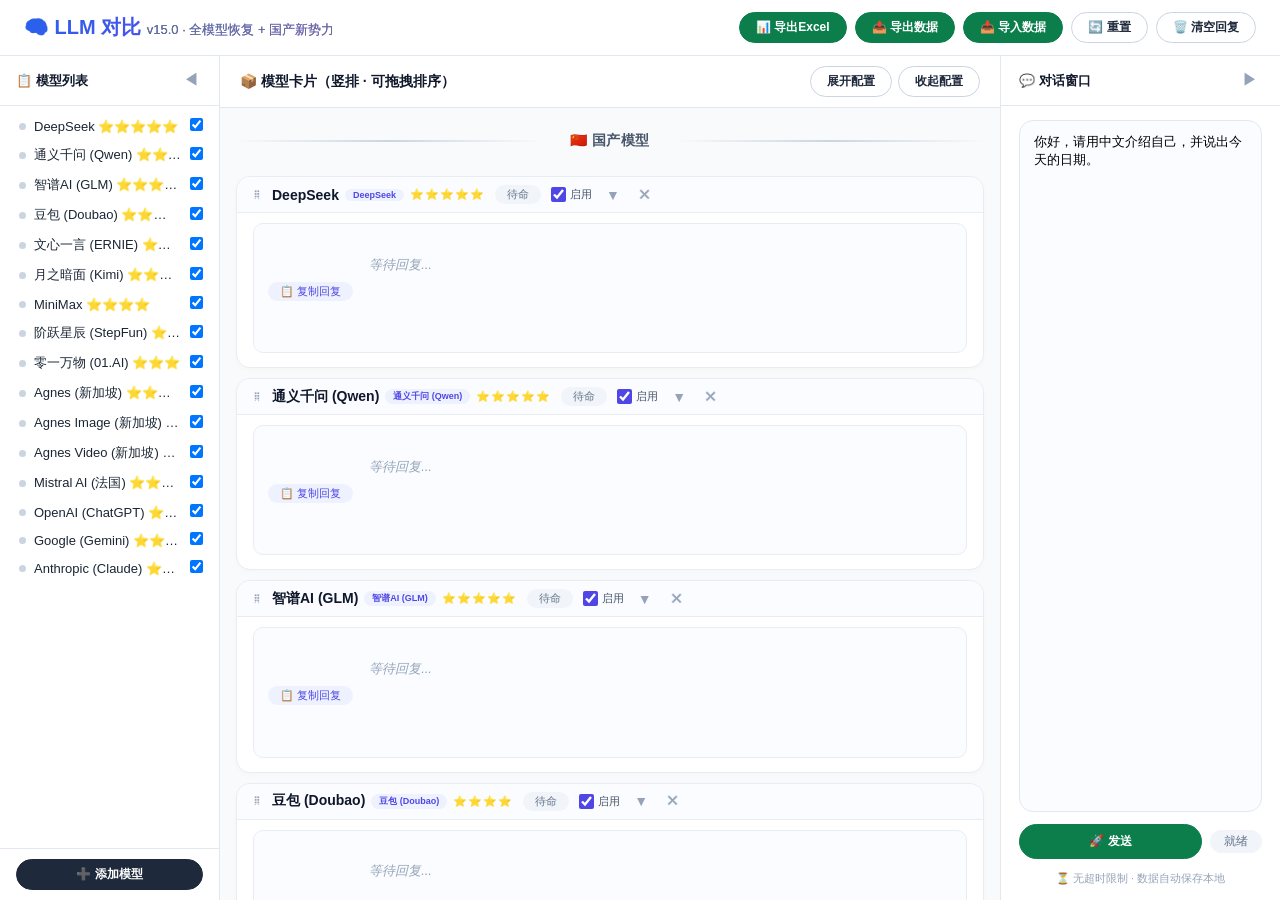
==== pages/llm-compare-platform_v15.0.0.html @ ea7e8e4c "feat: CHQ Portal v1.1.0 - Initial release with LLM Compare Platform integration" ====
<!DOCTYPE html>
<html lang="zh-CN">
<head>
    <meta charset="UTF-8">
    <meta name="viewport" content="width=device-width, initial-scale=1.0">
    <title>LLM 对比平台 · v15.0 (全模型恢复 + 国产新势力)</title>
    <style>
        /* ===== 全局样式 ===== */
        * { margin: 0; padding: 0; box-sizing: border-box; }
        body {
            font-family: 'Inter', -apple-system, BlinkMacSystemFont, 'Segoe UI', Roboto, sans-serif;
            background: #f0f4f9;
            color: #1a2634;
            height: 100vh;
            overflow: hidden;
            display: flex;
            flex-direction: column;
        }

        .top-bar {
            background: #ffffff;
            padding: 10px 24px;
            display: flex;
            justify-content: space-between;
            align-items: center;
            border-bottom: 1px solid #e2e8f0;
            flex-shrink: 0;
            height: 56px;
            z-index: 10;
        }
        .top-bar .logo {
            font-size: 20px;
            font-weight: 700;
            background: linear-gradient(135deg, #2563eb, #7c3aed);
            -webkit-background-clip: text;
            -webkit-text-fill-color: transparent;
            background-clip: text;
        }
        .top-bar .logo small {
            font-size: 13px;
            -webkit-text-fill-color: #64748b;
            color: #64748b;
            background: none;
            font-weight: 400;
        }
        .top-actions {
            display: flex;
            gap: 8px;
            align-items: center;
            flex-wrap: wrap;
        }
        .btn {
            border: none;
            font-weight: 600;
            font-size: 12px;
            padding: 6px 16px;
            border-radius: 30px;
            cursor: pointer;
            transition: 0.15s;
            display: inline-flex;
            align-items: center;
            gap: 5px;
            background: #f1f4f9;
            color: #1e293b;
            border: 1px solid #e2e8f0;
            white-space: nowrap;
        }
        .btn:hover { transform: translateY(-1px); box-shadow: 0 4px 10px rgba(0,0,0,0.05); }
        .btn-primary { background: #1e293b; color: white; border-color: #1e293b; }
        .btn-primary:hover { background: #0f172a; }
        .btn-success { background: #0b7e4b; color: white; border-color: #0b7e4b; }
        .btn-success:hover { background: #0a6a3f; }
        .btn-outline { background: transparent; border: 1.5px solid #cbd5e1; }
        .btn-outline:hover { background: #f8fafc; }
        .btn-export { background: #0b7e4b; color: white; border-color: #0b7e4b; }
        .btn-export:hover { background: #0a6a3f; }
        .btn-warning { background: #d97706; color: white; border-color: #d97706; }
        .btn-warning:hover { background: #b45309; }

        .main-body { display: flex; flex: 1; overflow: hidden; position: relative; }

        /* 左侧边栏 */
        .left-sidebar {
            width: 220px;
            background: #ffffff;
            border-right: 1px solid #e2e8f0;
            display: flex;
            flex-direction: column;
            transition: width 0.25s ease;
            flex-shrink: 0;
            overflow: hidden;
        }
        .left-sidebar.collapsed { width: 0; border-right: none; margin-right: -1px; }
        .sidebar-header {
            padding: 14px 16px;
            font-weight: 600;
            font-size: 13px;
            color: #0f172a;
            border-bottom: 1px solid #e2e8f0;
            display: flex;
            justify-content: space-between;
            align-items: center;
            flex-shrink: 0;
        }
        .sidebar-header .collapse-btn {
            background: none;
            border: none;
            font-size: 16px;
            cursor: pointer;
            color: #94a3b8;
            padding: 0 4px;
        }
        .sidebar-header .collapse-btn:hover { color: #4f46e5; }
        .sidebar-model-list {
            flex: 1;
            overflow-y: auto;
            padding: 6px 0;
        }
        .sidebar-model-item {
            display: flex;
            align-items: center;
            padding: 6px 16px;
            cursor: pointer;
            transition: 0.1s;
            border-left: 3px solid transparent;
            gap: 8px;
            font-size: 13px;
        }
        .sidebar-model-item:hover { background: #f1f5f9; }
        .sidebar-model-item .status-dot {
            width: 7px;
            height: 7px;
            border-radius: 50%;
            display: inline-block;
            flex-shrink: 0;
        }
        .status-dot.idle { background: #cbd5e1; }
        .status-dot.success { background: #22c55e; }
        .status-dot.error { background: #ef4444; }
        .status-dot.loading { background: #f59e0b; animation: pulse 0.8s infinite; }
        @keyframes pulse { 0%,100%{opacity:1} 50%{opacity:0.4} }
        .sidebar-model-item .model-name { flex:1; overflow:hidden; text-overflow:ellipsis; white-space:nowrap; }
        .sidebar-model-item .model-check { margin-left: auto; }
        .sidebar-footer { padding: 10px 16px; border-top: 1px solid #e2e8f0; flex-shrink: 0; }
        .sidebar-footer .btn { width: 100%; justify-content: center; }

        .sidebar-expand-btn {
            position: absolute;
            top: 50%;
            transform: translateY(-50%);
            background: white;
            border: 1px solid #e2e8f0;
            border-radius: 0 30px 30px 0;
            padding: 8px 6px 8px 4px;
            cursor: pointer;
            box-shadow: 2px 0 8px rgba(0,0,0,0.04);
            z-index: 20;
            transition: 0.15s;
            display: none;
            font-size: 14px;
            color: #475569;
            line-height: 1;
        }
        .sidebar-expand-btn:hover { background: #f1f5f9; color: #4f46e5; }
        .sidebar-expand-btn.left-expand { left: 0; border-left: none; }
        .sidebar-expand-btn.right-expand { right: 0; border-radius: 30px 0 0 30px; border-right: none; padding: 8px 4px 8px 6px; }
        .left-sidebar.collapsed ~ .sidebar-expand-btn.left-expand { display: block; }
        .right-sidebar.collapsed ~ .sidebar-expand-btn.right-expand { display: block; }

        /* 中间主区域 */
        .center-area {
            flex: 1;
            display: flex;
            flex-direction: column;
            background: #f8fafc;
            overflow: hidden;
            min-width: 0;
        }
        .center-header {
            padding: 10px 20px;
            background: white;
            border-bottom: 1px solid #e2e8f0;
            display: flex;
            justify-content: space-between;
            align-items: center;
            flex-shrink: 0;
            flex-wrap: wrap;
            gap: 8px;
        }
        .center-header .title { font-weight: 600; font-size: 14px; color: #0f172a; }
        .center-header .actions { display: flex; gap: 6px; flex-wrap: wrap; }
        .model-cards-container {
            flex: 1;
            overflow-y: auto;
            padding: 12px 16px 20px;
            display: flex;
            flex-direction: column;
            gap: 10px;
        }

        /* 区域分隔线 */
        .region-divider {
            display: flex;
            align-items: center;
            gap: 16px;
            padding: 8px 0 12px 0;
            margin: 4px 0;
        }
        .region-divider .line {
            flex: 1;
            height: 2px;
            background: linear-gradient(90deg, transparent, #cbd5e1, transparent);
        }
        .region-divider .label {
            font-size: 14px;
            font-weight: 700;
            color: #475569;
            padding: 0 12px;
            letter-spacing: 0.5px;
            white-space: nowrap;
        }

        /* 卡片 */
        .model-card {
            background: white;
            border-radius: 14px;
            border: 1px solid #e9edf2;
            box-shadow: 0 2px 6px rgba(0,0,0,0.02);
            transition: 0.15s;
            cursor: grab;
            user-select: none;
        }
        .model-card:active { cursor: grabbing; }
        .model-card.dragging { opacity: 0.5; border-style: dashed; }
        .model-card.drag-over { border-color: #4f46e5; background: #f0f4ff; }

        .model-card-header {
            display: flex;
            align-items: center;
            padding: 8px 14px 8px 16px;
            gap: 10px;
            flex-wrap: wrap;
            cursor: pointer;
            background: #fafcff;
            border-bottom: 1px solid #e9edf2;
            border-radius: 14px 14px 0 0;
        }
        .model-card-header:hover { background: #f1f5f9; }
        .drag-handle { font-size: 14px; color: #94a3b8; cursor: grab; margin-right: 2px; }
        .model-card-header .card-title {
            font-weight: 600;
            font-size: 14px;
            color: #0f172a;
            display: flex;
            align-items: center;
            gap: 6px;
        }
        .model-card-header .card-title .provider-badge {
            font-size: 9px;
            background: #eef2ff;
            color: #4f46e5;
            padding: 1px 8px;
            border-radius: 30px;
            font-weight: 600;
        }
        .model-card-header .card-title .star-rating {
            font-size: 11px;
            color: #f59e0b;
            letter-spacing: 1px;
        }
        .model-card-header .card-status {
            font-size: 11px;
            font-weight: 500;
            padding: 2px 12px;
            border-radius: 30px;
            background: #f1f5f9;
            color: #64748b;
            max-width: 150px;
            overflow: hidden;
            text-overflow: ellipsis;
            white-space: nowrap;
        }
        .card-status.success { background: #dcfce7; color: #166534; }
        .card-status.error { background: #fee2e2; color: #991b1b; }
        .card-status.loading { background: #fef3c7; color: #92400e; }
        .card-toggle {
            display: flex;
            align-items: center;
            gap: 4px;
            font-size: 11px;
            color: #475569;
        }
        .card-toggle input[type="checkbox"] { width: 15px; height: 15px; accent-color: #4f46e5; cursor: pointer; }
        .card-expand-btn {
            background: none;
            border: none;
            color: #94a3b8;
            font-size: 14px;
            cursor: pointer;
            padding: 0 4px;
            transition: 0.2s;
        }
        .card-expand-btn.open { transform: rotate(180deg); }
        .card-expand-btn:hover { color: #4f46e5; }
        .delete-btn {
            background: none;
            border: none;
            color: #94a3b8;
            font-size: 14px;
            cursor: pointer;
            padding: 0 4px;
            transition: 0.15s;
        }
        .delete-btn:hover { color: #b91c1c; }

        .card-body { padding: 10px 16px 14px; display: flex; flex-direction: column; gap: 8px; }
        .card-config {
            display: none;
            flex-wrap: wrap;
            gap: 8px 12px;
            background: #f8fafc;
            border-radius: 10px;
            padding: 10px 14px;
            border: 1px solid #e9edf2;
        }
        .card-config.open { display: flex; }
        .card-config .config-item {
            display: flex;
            align-items: center;
            gap: 4px;
            flex: 1 1 140px;
            min-width: 100px;
        }
        .card-config .config-item label { font-size: 10px; font-weight: 600; color: #475569; white-space: nowrap; }
        .card-config .config-item input,
        .card-config .config-item select {
            flex: 1;
            padding: 3px 8px;
            border: 1px solid #d1d9e6;
            border-radius: 20px;
            font-size: 11px;
            font-family: inherit;
            background: white;
            min-width: 60px;
        }
        .card-config .config-item input:focus,
        .card-config .config-item select:focus {
            outline: none;
            border-color: #4f46e5;
            box-shadow: 0 0 0 2px rgba(79,70,229,0.1);
        }
        .card-config .config-item input[type="password"] { font-family: 'Courier New', monospace; }

        /* 响应区域 */
        .card-response {
            background: #fafcff;
            border-radius: 10px;
            padding: 10px 14px;
            border: 1px solid #e9edf2;
            min-height: 40px;
            font-size: 13px;
            line-height: 1.6;
            white-space: pre-wrap;
            word-break: break-word;
            color: #1e293b;
            position: relative;
        }
        .card-response .placeholder { color: #94a3b8; font-style: italic; }
        .card-response .thinking-section {
            background: #fefce8;
            border-left: 3px solid #f59e0b;
            padding: 8px 12px;
            border-radius: 8px;
            margin: 6px 0;
            font-size: 13px;
            color: #78350f;
            max-height: 200px;
            overflow-y: auto;
            white-space: pre-wrap;
        }
        .card-response .thinking-section .thinking-label {
            font-weight: 600;
            color: #92400e;
            cursor: pointer;
            display: flex;
            align-items: center;
            gap: 6px;
        }
        .card-response .thinking-section .thinking-content {
            display: none;
            margin-top: 6px;
            padding-top: 6px;
            border-top: 1px dashed #fde68a;
        }
        .card-response .thinking-section .thinking-content.open { display: block; }
        .card-response .main-content {
            font-size: 14px;
            line-height: 1.7;
            margin: 4px 0;
        }
        .card-response .agnes-image-grid {
            display: grid;
            grid-template-columns: repeat(auto-fill, minmax(180px, 1fr));
            gap: 12px;
            margin: 8px 0;
        }
        .card-response .agnes-image-grid .image-item {
            position: relative;
            border: 1px solid #e2e8f0;
            border-radius: 8px;
            overflow: hidden;
            background: #f8fafc;
        }
        .card-response .agnes-image-grid .image-item img {
            width: 100%;
            display: block;
            cursor: pointer;
        }
        .card-response .agnes-image-grid .image-item .image-info {
            padding: 4px 8px;
            font-size: 10px;
            color: #64748b;
            background: #f1f5f9;
            display: flex;
            justify-content: space-between;
            align-items: center;
        }
        .card-response .agnes-image-grid .image-item .copy-url-btn {
            background: rgba(0,0,0,0.6);
            color: white;
            border: none;
            border-radius: 30px;
            padding: 2px 8px;
            font-size: 10px;
            cursor: pointer;
        }
        .card-response .agnes-image-grid .image-item .copy-url-btn:hover { background: rgba(0,0,0,0.8); }
        .card-response .image-generation-info {
            font-size: 12px;
            color: #64748b;
            background: #f1f5f9;
            padding: 4px 10px;
            border-radius: 30px;
            display: inline-block;
            margin-bottom: 6px;
        }
        .card-response .agnes-video-info {
            background: #eef2ff;
            padding: 12px 16px;
            border-radius: 8px;
            border: 1px solid #c7d2fe;
            margin: 6px 0;
        }
        .card-response .agnes-video-info .video-id {
            font-weight: 600;
            color: #4f46e5;
            font-size: 14px;
        }
        .card-response .agnes-video-info .video-status {
            display: inline-block;
            padding: 2px 12px;
            border-radius: 30px;
            font-size: 12px;
            font-weight: 600;
        }
        .card-response .agnes-video-info .video-status.queued { background: #fef3c7; color: #92400e; }
        .card-response .agnes-video-info .video-status.processing { background: #dbeafe; color: #1d4ed8; }
        .card-response .agnes-video-info .video-status.completed { background: #dcfce7; color: #166534; }
        .card-response .agnes-video-info .video-status.failed { background: #fee2e2; color: #991b1b; }
        .card-response .agnes-video-info .video-params {
            font-size: 12px;
            color: #475569;
            margin-top: 6px;
            padding-top: 6px;
            border-top: 1px dashed #c7d2fe;
        }
        .card-response .agnes-video-info .video-params span {
            display: inline-block;
            background: #f1f5f9;
            padding: 1px 10px;
            border-radius: 30px;
            margin: 2px 4px 2px 0;
            font-size: 11px;
        }
        .card-response .response-meta {
            display: flex;
            flex-wrap: wrap;
            gap: 10px;
            font-size: 11px;
            color: #64748b;
            margin-top: 6px;
            padding-top: 4px;
            border-top: 1px dashed #e2e8f0;
        }
        .card-response .response-meta span { display: flex; align-items: center; gap: 4px; }
        .card-response .finish-reason {
            font-size: 11px;
            color: #64748b;
            background: #f1f5f9;
            padding: 2px 10px;
            border-radius: 30px;
            display: inline-block;
        }
        .card-response .copy-btn-group {
            display: flex;
            flex-wrap: wrap;
            gap: 6px;
            margin-top: 6px;
        }
        .card-response .copy-btn-group .copy-btn {
            background: #eef2ff;
            border: none;
            border-radius: 30px;
            padding: 2px 12px;
            font-size: 11px;
            color: #4f46e5;
            cursor: pointer;
            display: inline-flex;
            align-items: center;
            gap: 4px;
        }
        .card-response .copy-btn-group .copy-btn:hover { background: #dbeafe; }
        .card-response .detail-log {
            background: #0f172a;
            color: #e2e8f0;
            padding: 8px 12px;
            border-radius: 8px;
            font-family: 'SF Mono', monospace;
            font-size: 11px;
            max-height: 200px;
            overflow-y: auto;
            white-space: pre-wrap;
            margin-top: 6px;
            display: none;
        }
        .card-response .detail-log.open { display: block; }

        /* 右侧边栏 */
        .right-sidebar {
            width: 280px;
            background: #ffffff;
            border-left: 1px solid #e2e8f0;
            display: flex;
            flex-direction: column;
            transition: width 0.25s ease;
            flex-shrink: 0;
            overflow: hidden;
        }
        .right-sidebar.collapsed { width: 0; border-left: none; margin-left: -1px; }
        .right-header {
            padding: 14px 18px;
            font-weight: 600;
            font-size: 13px;
            color: #0f172a;
            border-bottom: 1px solid #e2e8f0;
            display: flex;
            justify-content: space-between;
            align-items: center;
            flex-shrink: 0;
        }
        .right-header .collapse-btn {
            background: none;
            border: none;
            font-size: 16px;
            cursor: pointer;
            color: #94a3b8;
            padding: 0 4px;
        }
        .right-header .collapse-btn:hover { color: #4f46e5; }
        .right-content {
            flex: 1;
            display: flex;
            flex-direction: column;
            padding: 14px 18px;
            gap: 12px;
            overflow-y: auto;
        }
        .right-content textarea {
            flex: 1;
            min-height: 100px;
            border: 1.5px solid #e2e8f0;
            border-radius: 14px;
            padding: 12px 14px;
            font-size: 13px;
            font-family: inherit;
            resize: none;
            background: #fafcff;
            width: 100%;
        }
        .right-content textarea:focus {
            outline: none;
            border-color: #4f46e5;
            box-shadow: 0 0 0 3px rgba(79,70,229,0.1);
        }
        .right-content .send-row {
            display: flex;
            gap: 8px;
            align-items: center;
            flex-wrap: wrap;
        }
        .right-content .send-row .btn { flex: 1; justify-content: center; padding: 8px; }
        .right-content .global-status {
            font-size: 12px;
            color: #64748b;
            background: #f1f5f9;
            padding: 3px 14px;
            border-radius: 30px;
            text-align: center;
        }
        .right-content .hint {
            font-size: 11px;
            color: #94a3b8;
            text-align: center;
        }

        @media (max-width: 1024px) {
            .left-sidebar { width: 180px; }
            .right-sidebar { width: 230px; }
        }
        @media (max-width: 768px) {
            .left-sidebar, .right-sidebar { width: 0 !important; border: none !important; margin: 0 !important; }
            .main-body { flex-direction: column; }
            .center-area { flex: 1; }
        }

        ::-webkit-scrollbar { width: 5px; }
        ::-webkit-scrollbar-track { background: #f1f5f9; }
        ::-webkit-scrollbar-thumb { background: #cbd5e1; border-radius: 10px; }
        ::-webkit-scrollbar-thumb:hover { background: #94a3b8; }

        .modal-overlay {
            display: none;
            position: fixed;
            top: 0; left: 0; width: 100%; height: 100%;
            background: rgba(15,23,42,0.5);
            backdrop-filter: blur(4px);
            justify-content: center;
            align-items: center;
            z-index: 1000;
        }
        .modal-overlay.active { display: flex; }
        .modal {
            background: white;
            border-radius: 24px;
            padding: 28px 32px;
            max-width: 460px;
            width: 90%;
            box-shadow: 0 40px 80px rgba(0,0,0,0.2);
            animation: slideUp 0.25s ease;
        }
        @keyframes slideUp {
            from { opacity: 0; transform: translateY(30px); }
            to { opacity: 1; transform: translateY(0); }
        }
        .modal h2 { font-size: 20px; font-weight: 700; margin-bottom: 16px; }
        .modal .form-group { margin-bottom: 12px; }
        .modal .form-group label { display: block; font-weight: 600; font-size: 12px; color: #334155; margin-bottom: 3px; }
        .modal .form-group input, .modal .form-group select {
            width: 100%; padding: 8px 12px; border: 1.5px solid #e2e8f0; border-radius: 12px; font-size: 13px; font-family: inherit;
        }
        .modal .form-group input:focus, .modal .form-group select:focus {
            outline: none; border-color: #4f46e5; box-shadow: 0 0 0 3px rgba(79,70,229,0.1);
        }
        .modal .form-actions { display: flex; gap: 10px; justify-content: flex-end; margin-top: 18px; }
        .modal .form-actions .btn { padding: 8px 22px; }
    </style>
</head>
<body>

    <div class="top-bar">
        <div class="logo">🧠 LLM 对比 <small>v15.0 · 全模型恢复 + 国产新势力</small></div>
        <div class="top-actions">
            <button class="btn btn-export" id="exportExcelBtn">📊 导出Excel</button>
            <button class="btn btn-export" id="exportDataBtn">📤 导出数据</button>
            <button class="btn btn-export" id="importDataBtn">📥 导入数据</button>
            <button class="btn btn-outline" id="resetAllBtn">🔄 重置</button>
            <button class="btn btn-outline" id="clearAllResponsesBtn">🗑️ 清空回复</button>
        </div>
    </div>

    <div class="main-body">

        <div class="left-sidebar" id="leftSidebar">
            <div class="sidebar-header">
                <span>📋 模型列表</span>
                <button class="collapse-btn" id="collapseLeftBtn">◀</button>
            </div>
            <div class="sidebar-model-list" id="sidebarModelList"></div>
            <div class="sidebar-footer">
                <button class="btn btn-primary" id="addModelBtn">➕ 添加模型</button>
            </div>
        </div>
        <button class="sidebar-expand-btn left-expand" id="leftExpandBtn" title="展开左侧栏">▶</button>

        <div class="center-area">
            <div class="center-header">
                <span class="title">📦 模型卡片（竖排 · 可拖拽排序）</span>
                <div class="actions">
                    <button class="btn btn-outline" id="expandAllConfigBtn">展开配置</button>
                    <button class="btn btn-outline" id="collapseAllConfigBtn">收起配置</button>
                </div>
            </div>
            <div class="model-cards-container" id="modelCardsContainer"></div>
        </div>

        <div class="right-sidebar" id="rightSidebar">
            <div class="right-header">
                <span>💬 对话窗口</span>
                <button class="collapse-btn" id="collapseRightBtn">▶</button>
            </div>
            <div class="right-content">
                <textarea id="globalPrompt" placeholder="输入你的问题，所有启用的模型将同时回答 ...">你好，请用中文介绍自己，并说出今天的日期。</textarea>
                <div class="send-row">
                    <button class="btn btn-success" id="sendAllBtn">🚀 发送</button>
                    <span class="global-status" id="globalStatus">就绪</span>
                </div>
                <div class="hint">⏳ 无超时限制 · 数据自动保存本地</div>
            </div>
        </div>
        <button class="sidebar-expand-btn right-expand" id="rightExpandBtn" title="展开右侧栏">◀</button>
    </div>

    <div class="modal-overlay" id="modalOverlay">
        <div class="modal">
            <h2 id="modalTitle">添加新模型</h2>
            <div class="form-group">
                <label>模型名称（显示用）</label>
                <input type="text" id="modalModelName" placeholder="例如：DeepSeek V4 Pro">
            </div>
            <div class="form-group">
                <label>API Base URL</label>
                <input type="text" id="modalBaseUrl" placeholder="https://api.deepseek.com/chat/completions">
            </div>
            <div class="form-group">
                <label>模型标识 (model)</label>
                <input type="text" id="modalModelId" placeholder="deepseek-v4-pro">
            </div>
            <div class="form-group">
                <label>API Key</label>
                <input type="password" id="modalApiKey" placeholder="sk-...">
            </div>
            <div class="form-group">
                <label>预设模板</label>
                <select id="modalPreset">
                    <option value="">—— 自定义 ——</option>
                    <!-- 国产 -->
                    <option value="deepseek">DeepSeek</option>
                    <option value="qwen">通义千问 (Qwen)</option>
                    <option value="glm">智谱AI (GLM)</option>
                    <option value="doubao">豆包 (Doubao)</option>
                    <option value="ernie">文心一言 (ERNIE)</option>
                    <option value="kimi">月之暗面 (Kimi)</option>
                    <option value="minimax">MiniMax</option>
                    <option value="stepfun">阶跃星辰</option>
                    <option value="yi">零一万物</option>
                    <!-- 国外 -->
                    <option value="agnes">Agnes (新加坡)</option>
                    <option value="mistral">Mistral AI (法国)</option>
                    <option value="chatgpt">OpenAI (ChatGPT)</option>
                    <option value="gemini">Google (Gemini)</option>
                    <option value="claude">Anthropic (Claude)</option>
                </select>
            </div>
            <div class="form-actions">
                <button class="btn btn-outline" id="modalCancelBtn">取消</button>
                <button class="btn btn-primary" id="modalSaveBtn">✅ 保存</button>
            </div>
        </div>
    </div>

    <script src="https://cdn.sheetjs.com/xlsx-0.20.1/package/dist/xlsx.full.min.js"></script>
    <script>
    (function() {
        'use strict';

        // ================================================================
        // 1. 厂商模型配置（2026年7月最新，全部保留）
        // ================================================================
        const PROVIDER_MODELS = {
            // ===== 国产模型 =====
            deepseek: {
                label: 'DeepSeek',
                region: 'cn',
                starRating: 5,
                base: 'https://api.deepseek.com/chat/completions',
                models: [
                    { id: 'deepseek-v4-pro', label: 'deepseek-v4-pro (旗舰级, 1M上下文, ⭐⭐⭐⭐⭐)' },
                    { id: 'deepseek-v4-flash', label: 'deepseek-v4-flash (性价比版, 1M上下文, ⭐⭐⭐⭐⭐)' },
                    { id: 'deepseek-chat', label: '⚠️ deepseek-chat (旧版别名, 2026-07-24下线)' },
                    { id: 'deepseek-reasoner', label: '⚠️ deepseek-reasoner (旧版别名, 2026-07-24下线)' }
                ]
            },
            qwen: {
                label: '通义千问 (Qwen)',
                region: 'cn',
                starRating: 5,
                base: 'https://dashscope.aliyuncs.com/compatible-mode/v1/chat/completions',
                models: [
                    { id: 'qwen3.7-max', label: 'qwen3.7-max (旗舰级, 全球排名前列, ⭐⭐⭐⭐⭐)' },
                    { id: 'qwen3.7-plus', label: 'qwen3.7-plus (全能均衡, ⭐⭐⭐)' },
                    { id: 'qwen3.6-flash', label: 'qwen3.6-flash (轻量高并发, ⭐⭐)' },
                    { id: 'qwen3-max', label: 'qwen3-max (旗舰系列)' },
                    { id: 'qwen3-vl-plus', label: 'qwen3-vl-plus (视觉理解, ⭐⭐⭐⭐)' },
                    { id: 'qwen-plus', label: 'qwen-plus (通用系列)' },
                    { id: 'qwen-flash', label: 'qwen-flash (高性价比)' }
                ]
            },
            glm: {
                label: '智谱AI (GLM)',
                region: 'cn',
                starRating: 5,
                base: 'https://open.bigmodel.cn/api/paas/v4/chat/completions',
                models: [
                    { id: 'glm-5.2', label: 'glm-5.2 (旗舰, 1M上下文, 长程SOTA, ⭐⭐⭐⭐⭐)' },
                    { id: 'glm-5.1', label: 'glm-5.1 (自主工作8小时, ⭐⭐⭐⭐)' },
                    { id: 'glm-5', label: 'glm-5 (Agentic Engineering基座, ⭐⭐⭐⭐)' },
                    { id: 'glm-5-turbo', label: 'glm-5-turbo (OpenClaw场景优化, ⭐⭐⭐)' },
                    { id: 'glm-5v-turbo', label: 'glm-5v-turbo (多模态Coding, ⭐⭐⭐⭐)' },
                    { id: 'glm-4.7-flash', label: 'glm-4.7-flash (30B混合思考, 免费, ⭐⭐)' },
                    { id: 'glm-4.6v-flash', label: 'glm-4.6v-flash (视觉, 免费)' }
                ]
            },
            doubao: {
                label: '豆包 (Doubao)',
                region: 'cn',
                starRating: 4,
                base: 'https://ark.cn-beijing.volces.com/api/v3/chat/completions',
                models: [
                    { id: 'Doubao-Seed-2.1-Pro', label: 'Doubao-Seed-2.1-Pro (Coding/Agent/VLM, ⭐⭐⭐⭐)' },
                    { id: 'Doubao-Seed-2.1-Turbo', label: 'Doubao-Seed-2.1-Turbo (高频调用, 价格减半, ⭐⭐⭐)' },
                    { id: 'Doubao-Pro-128K', label: 'Doubao-Pro-128K (长上下文)' },
                    { id: 'Doubao-Lite-32K', label: 'Doubao-Lite-32K (轻量高效, ⭐⭐)' },
                    { id: 'Seedance-2.5', label: 'Seedance-2.5 (视频生成, 30秒直出, ⭐⭐⭐⭐⭐)' },
                    { id: 'Seedream-5.0-Pro', label: 'Seedream-5.0-Pro (图像生成, 交互式编辑, ⭐⭐⭐)' }
                ]
            },
            ernie: {
                label: '文心一言 (ERNIE)',
                region: 'cn',
                starRating: 4,
                base: 'https://aip.baidubce.com/rpc/2.0/ai_custom/v1/wenxinworkshop/chat/',
                models: [
                    { id: 'ERNIE-5.1', label: 'ERNIE-5.1 (全模态, 2.4万亿参数, ⭐⭐⭐⭐)' },
                    { id: 'ERNIE-4.5', label: 'ERNIE-4.5 (旗舰模型)' },
                    { id: 'ERNIE-4.0-Turbo', label: 'ERNIE-4.0-Turbo (高性价比)' },
                    { id: 'ERNIE-Speed', label: 'ERNIE-Speed (轻量免费版)' }
                ]
            },
            kimi: {
                label: '月之暗面 (Kimi)',
                region: 'cn',
                starRating: 4,
                base: 'https://api.moonshot.cn/v1/chat/completions',
                models: [
                    { id: 'kimi-k2.7-code', label: 'kimi-k2.7-code (1.1万亿参数, 编程专用, ⭐⭐⭐⭐)' },
                    { id: 'kimi-k2.6', label: 'kimi-k2.6 (多模态理解)' }
                ]
            },
            minimax: {
                label: 'MiniMax',
                region: 'cn',
                starRating: 4,
                base: 'https://api.minimaxi.com/v1/chat/completions',
                models: [
                    { id: 'MiniMax-M3', label: 'MiniMax-M3 (1M上下文, 原生多模态, 开源, ⭐⭐⭐⭐)' },
                    { id: 'abab6.5s', label: 'abab6.5s (多模态)' }
                ]
            },
            stepfun: {
                label: '阶跃星辰 (StepFun)',
                region: 'cn',
                starRating: 3,
                base: 'https://api.stepfun.com/v1/chat/completions',
                models: [
                    { id: 'step-3.7-flash', label: 'step-3.7-flash (生产级Agent, 400tokens/s, ⭐⭐⭐)' },
                    { id: 'step-3.5-flash-2603', label: 'step-3.5-flash-2603 (高频编程/Agent)' }
                ]
            },
            yi: {
                label: '零一万物 (01.AI)',
                region: 'cn',
                starRating: 3,
                base: 'https://api.01.ai/v1/chat/completions',
                models: [
                    { id: 'Yi-Large-Turbo', label: 'Yi-Large-Turbo (企业级应用, ⭐⭐⭐)' },
                    { id: 'Yi-VL-6B', label: 'Yi-VL-6B (多模态理解)' }
                ]
            },

            // ===== 国外模型（全部保留） =====
            // Agnes 全部模型（文本+图像+视频）
            agnes: {
                label: 'Agnes (新加坡)',
                region: 'global',
                starRating: 4,
                base: 'https://apihub.agnes-ai.com/v1/chat/completions',
                models: [
                    { id: 'agnes-2.0-flash', label: 'agnes-2.0-flash (文本, 256K上下文, ⭐⭐⭐⭐)' }
                ]
            },
            agnes_image: {
                label: 'Agnes Image (新加坡)',
                region: 'global',
                starRating: 4,
                base: 'https://apihub.agnes-ai.com/v1/images/generations',
                models: [
                    { id: 'agnes-image-2.0-flash', label: 'agnes-image-2.0-flash (文生图/图生图, 免费, ⭐⭐⭐⭐)' },
                    { id: 'agnes-image-2.1-flash', label: 'agnes-image-2.1-flash (高清图像生成, 免费, ⭐⭐⭐⭐)' }
                ]
            },
            agnes_video: {
                label: 'Agnes Video (新加坡)',
                region: 'global',
                starRating: 4,
                base: 'https://apihub.agnes-ai.com/v1/videos',
                models: [
                    { id: 'agnes-video-v2.0', label: 'agnes-video-v2.0 (文生视频/图生视频, 免费, ⭐⭐⭐⭐)' }
                ]
            },
            // Mistral 全系列
            mistral: {
                label: 'Mistral AI (法国)',
                region: 'global',
                starRating: 4,
                base: 'https://api.mistral.ai/v1/chat/completions',
                models: [
                    { id: 'mistral-large-latest', label: 'mistral-large-latest (旗舰级, ⭐⭐⭐⭐)' },
                    { id: 'mistral-medium-latest', label: 'mistral-medium-latest (性能平衡)' },
                    { id: 'mistral-small-latest', label: 'mistral-small-latest (快速经济)' },
                    { id: 'codestral-latest', label: 'codestral-latest (代码生成)' },
                    { id: 'open-mistral-nemo', label: 'open-mistral-nemo (开源权重)' },
                    { id: 'ministral-8b-latest', label: 'ministral-8b-latest (80亿参数)' },
                    { id: 'ministral-3b-latest', label: 'ministral-3b-latest (最小模型)' }
                ]
            },
            // OpenAI 全系列
            chatgpt: {
                label: 'OpenAI (ChatGPT)',
                region: 'global',
                starRating: 5,
                base: 'https://api.openai.com/v1/chat/completions',
                models: [
                    { id: 'gpt-5.6-sol', label: 'gpt-5.6-sol (旗舰级, ⭐⭐⭐⭐⭐)' },
                    { id: 'gpt-5.6-terra', label: 'gpt-5.6-terra (性能平衡, ⭐⭐⭐)' },
                    { id: 'gpt-5.6-luna', label: 'gpt-5.6-luna (成本优化, ⭐⭐)' },
                    { id: 'gpt-5.4', label: 'gpt-5.4 (专业工作+编码)' }
                ]
            },
            // Google Gemini 全系列
            gemini: {
                label: 'Google (Gemini)',
                region: 'global',
                starRating: 5,
                base: 'https://generativelanguage.googleapis.com/v1beta/models/MODEL_ID:generateContent?key=API_KEY',
                models: [
                    { id: 'gemini-3.5-flash', label: 'gemini-3.5-flash (最新GA, ⭐⭐⭐⭐⭐)' },
                    { id: 'gemini-2.5-pro', label: 'gemini-2.5-pro (最先进, 深度推理, ⭐⭐⭐⭐)' },
                    { id: 'gemini-2.5-flash', label: 'gemini-2.5-flash (最佳性价比, ⭐⭐⭐)' },
                    { id: 'gemini-3.1-flash-image', label: 'gemini-3.1-flash-image (原生视觉)' },
                    { id: 'gemini-3-pro-image', label: 'gemini-3-pro-image (专业视觉)' }
                ]
            },
            // Claude 全系列
            claude: {
                label: 'Anthropic (Claude)',
                region: 'global',
                starRating: 5,
                base: 'https://api.anthropic.com/v1/messages',
                models: [
                    { id: 'claude-fable-5', label: 'claude-fable-5 (最强, 2026-06, ⭐⭐⭐⭐⭐)' },
                    { id: 'claude-opus-4-8', label: 'claude-opus-4-8 (复杂编码, ⭐⭐⭐⭐)' },
                    { id: 'claude-sonnet-5', label: 'claude-sonnet-5 (速度智能平衡, ⭐⭐⭐⭐)' },
                    { id: 'claude-haiku-4-5', label: 'claude-haiku-4-5 (最快, ⭐⭐⭐)' },
                    { id: 'claude-mythos-5', label: 'claude-mythos-5 (有限可用)' }
                ]
            }
        };

        // 预设模板（用于模态框快速填充）
        const PRESETS = {
            deepseek: { name: 'DeepSeek', base: 'https://api.deepseek.com/chat/completions', model: 'deepseek-v4-pro', key: '' },
            qwen: { name: '通义千问 (Qwen)', base: 'https://dashscope.aliyuncs.com/compatible-mode/v1/chat/completions', model: 'qwen3.7-max', key: '' },
            glm: { name: '智谱AI (GLM)', base: 'https://open.bigmodel.cn/api/paas/v4/chat/completions', model: 'glm-5.2', key: '' },
            doubao: { name: '豆包 (Doubao)', base: 'https://ark.cn-beijing.volces.com/api/v3/chat/completions', model: 'Doubao-Seed-2.1-Pro', key: '' },
            ernie: { name: '文心一言 (ERNIE)', base: 'https://aip.baidubce.com/rpc/2.0/ai_custom/v1/wenxinworkshop/chat/', model: 'ERNIE-5.1', key: '' },
            kimi: { name: '月之暗面 (Kimi)', base: 'https://api.moonshot.cn/v1/chat/completions', model: 'kimi-k2.7-code', key: '' },
            minimax: { name: 'MiniMax', base: 'https://api.minimaxi.com/v1/chat/completions', model: 'MiniMax-M3', key: '' },
            stepfun: { name: '阶跃星辰 (StepFun)', base: 'https://api.stepfun.com/v1/chat/completions', model: 'step-3.7-flash', key: '' },
            yi: { name: '零一万物 (01.AI)', base: 'https://api.01.ai/v1/chat/completions', model: 'Yi-Large-Turbo', key: '' },
            agnes: { name: 'Agnes (新加坡)', base: 'https://apihub.agnes-ai.com/v1/chat/completions', model: 'agnes-2.0-flash', key: '' },
            // 注意：Agnes image/video 在预设中单独加，但为了简洁我们只保留主文本入口，用户可自行添加其他
            mistral: { name: 'Mistral AI (法国)', base: 'https://api.mistral.ai/v1/chat/completions', model: 'mistral-large-latest', key: '' },
            chatgpt: { name: 'OpenAI (ChatGPT)', base: 'https://api.openai.com/v1/chat/completions', model: 'gpt-5.6-sol', key: '' },
            gemini: { name: 'Google (Gemini)', base: 'https://generativelanguage.googleapis.com/v1beta/models/gemini-3.5-flash:generateContent?key=', model: 'gemini-3.5-flash', key: '' },
            claude: { name: 'Anthropic (Claude)', base: 'https://api.anthropic.com/v1/messages', model: 'claude-fable-5', key: '' }
        };

        // 区域排序
        const REGION_ORDER = ['cn', 'global'];
        const REGION_LABELS = {
            cn: '🇨🇳 国产模型',
            global: '🌍 国外模型'
        };

        // ================================================================
        // 2. 状态管理 + localStorage
        // ================================================================
        let models = [];
        let nextId = Date.now();
        let isSending = false;
        let dragData = null;
        const STORAGE_KEY = 'llm_platform_v15_data';

        function saveToLocalStorage() {
            try {
                const data = {
                    models: models.map(m => ({
                        id: m.id,
                        name: m.name,
                        base: m.base,
                        model: m.model,
                        key: m.key,
                        providerKey: m.providerKey,
                        providerLabel: m.providerLabel,
                        region: m.region,
                        starRating: m.starRating,
                        enabled: m.enabled,
                        response: m.response,
                        time: m.time,
                        status: m.status,
                        expandedConfig: m.expandedConfig,
                        raw: m.raw
                    })),
                    nextId: nextId
                };
                localStorage.setItem(STORAGE_KEY, JSON.stringify(data));
            } catch (e) {}
        }

        function loadFromLocalStorage() {
            try {
                const raw = localStorage.getItem(STORAGE_KEY);
                if (!raw) return false;
                const data = JSON.parse(raw);
                if (!data.models || !Array.isArray(data.models)) return false;
                models = data.models.map(m => ({
                    ...m,
                    expandedConfig: m.expandedConfig || false,
                    raw: m.raw || null,
                    region: m.region || 'global',
                    starRating: m.starRating || 3
                }));
                nextId = data.nextId || Date.now();
                return true;
            } catch (e) { return false; }
        }

        // ================================================================
        // 3. DOM引用
        // ================================================================
        const leftSidebar = document.getElementById('leftSidebar');
        const rightSidebar = document.getElementById('rightSidebar');
        const sidebarModelList = document.getElementById('sidebarModelList');
        const modelCardsContainer = document.getElementById('modelCardsContainer');
        const globalPrompt = document.getElementById('globalPrompt');
        const sendAllBtn = document.getElementById('sendAllBtn');
        const globalStatus = document.getElementById('globalStatus');
        const resetAllBtn = document.getElementById('resetAllBtn');
        const clearAllResponsesBtn = document.getElementById('clearAllResponsesBtn');
        const addModelBtn = document.getElementById('addModelBtn');
        const expandAllConfigBtn = document.getElementById('expandAllConfigBtn');
        const collapseAllConfigBtn = document.getElementById('collapseAllConfigBtn');
        const collapseLeftBtn = document.getElementById('collapseLeftBtn');
        const collapseRightBtn = document.getElementById('collapseRightBtn');
        const leftExpandBtn = document.getElementById('leftExpandBtn');
        const rightExpandBtn = document.getElementById('rightExpandBtn');
        const exportDataBtn = document.getElementById('exportDataBtn');
        const importDataBtn = document.getElementById('importDataBtn');
        const exportExcelBtn = document.getElementById('exportExcelBtn');

        const modalOverlay = document.getElementById('modalOverlay');
        const modalTitle = document.getElementById('modalTitle');
        const modalModelName = document.getElementById('modalModelName');
        const modalBaseUrl = document.getElementById('modalBaseUrl');
        const modalModelId = document.getElementById('modalModelId');
        const modalApiKey = document.getElementById('modalApiKey');
        const modalPreset = document.getElementById('modalPreset');
        const modalCancelBtn = document.getElementById('modalCancelBtn');
        const modalSaveBtn = document.getElementById('modalSaveBtn');
        let editingModelId = null;

        // ================================================================
        // 4. 渲染函数
        // ================================================================
        function renderAll() {
            renderSidebar();
            renderCards();
            updateGlobalStatus();
            saveToLocalStorage();
        }

        function renderSidebar() {
            sidebarModelList.innerHTML = '';
            models.forEach((model) => {
                const div = document.createElement('div');
                div.className = 'sidebar-model-item';
                const dotClass = model.status || 'idle';
                const stars = '⭐'.repeat(Math.min(model.starRating || 3, 5));
                div.innerHTML = `
                    <span class="status-dot ${dotClass}"></span>
                    <span class="model-name">${model.name} ${stars}</span>
                    <span class="model-check">
                        <input type="checkbox" ${model.enabled ? 'checked' : ''} class="sidebar-toggle" data-id="${model.id}">
                    </span>
                `;
                const toggle = div.querySelector('.sidebar-toggle');
                toggle.addEventListener('change', (e) => {
                    const m = models.find(mm => mm.id === parseInt(e.target.dataset.id));
                    if (m) { m.enabled = e.target.checked; renderAll(); }
                });
                sidebarModelList.appendChild(div);
            });
        }

        function escapeHtml(text) {
            if (!text) return '';
            const div = document.createElement('div');
            div.textContent = text;
            return div.innerHTML;
        }

        function copyToClipboard(text) {
            if (!text) return;
            navigator.clipboard.writeText(text).then(() => {
                globalStatus.textContent = '✅ 已复制';
                setTimeout(updateGlobalStatus, 1500);
            }).catch(() => {
                alert('复制失败，请手动复制');
            });
        }

        function renderStars(rating) {
            return '⭐'.repeat(Math.min(rating || 3, 5));
        }

        // ================================================================
        // 4a. Agnes 响应生成器（完整保留所有功能）
        // ================================================================
        function generateAgnesResponseHTML(model) {
            if (!model.raw) {
                return '<span class="placeholder">等待回复...</span>';
            }
            const data = model.raw;
            const providerKey = model.providerKey || '';

            // 图像模型（Agnes Image 或 Doubao Seedream）
            if (providerKey === 'agnes_image' || (providerKey === 'doubao' && model.model && model.model.includes('Seedream'))) {
                const images = data?.data || [];
                if (images.length > 0) {
                    let html = `<div class="image-generation-info">🖼️ 生成 ${images.length} 张图片</div>`;
                    html += `<div class="agnes-image-grid">`;
                    images.forEach((img, idx) => {
                        const src = img.url || img.b64_json || '';
                        if (src) {
                            html += `<div class="image-item">
                                <img src="${src}" alt="生成图片 ${idx+1}" loading="lazy" onclick="window.open('${src}', '_blank')" />
                                <div class="image-info">
                                    <span>#${idx+1}</span>
                                    ${img.revised_prompt ? `<span style="font-size:9px;color:#94a3b8;">${escapeHtml(img.revised_prompt.slice(0, 30))}...</span>` : ''}
                                    <button class="copy-url-btn" onclick="copyToClipboard('${escapeHtml(src)}')">📋复制URL</button>
                                </div>
                            </div>`;
                        }
                    });
                    html += `</div>`;
                    const allUrls = images.map(img => img.url || img.b64_json).filter(Boolean).join('\n');
                    html += `<div class="copy-btn-group">
                        <button class="copy-btn" onclick="copyToClipboard('${escapeHtml(allUrls)}')">📋 复制所有图片URL</button>
                        <button class="copy-btn" onclick="document.getElementById('log-${model.id}').classList.toggle('open')">📋 显示/隐藏日志</button>
                        <button class="copy-btn" onclick="copyToClipboard('${escapeHtml(JSON.stringify(data, null, 2))}')">📋 复制完整日志</button>
                    </div>`;
                    html += `<div class="detail-log" id="log-${model.id}">${escapeHtml(JSON.stringify(data, null, 2))}</div>`;
                    return html;
                } else {
                    let html = `<div class="placeholder">⚠️ 未生成图片，请检查提示词或参数</div>`;
                    html += `<div class="copy-btn-group">
                        <button class="copy-btn" onclick="document.getElementById('log-${model.id}').classList.toggle('open')">📋 显示/隐藏日志</button>
                        <button class="copy-btn" onclick="copyToClipboard('${escapeHtml(JSON.stringify(data, null, 2))}')">📋 复制完整日志</button>
                    </div>`;
                    html += `<div class="detail-log" id="log-${model.id}">${escapeHtml(JSON.stringify(data, null, 2))}</div>`;
                    return html;
                }
            }

            // 视频模型（Agnes Video 或 Doubao Seedance）
            if (providerKey === 'agnes_video' || (providerKey === 'doubao' && model.model && model.model.includes('Seedance'))) {
                const videoId = data?.video_id || data?.task_id || '';
                const status = data?.status || 'queued';
                const videoUrl = data?.video_url || '';
                const queryUrl = videoId ? `https://apihub.agnes-ai.com/agnesapi?video_id=${videoId}` : '';
                let html = `<div class="agnes-video-info">
                    <div><span class="video-id">🎬 视频ID: ${videoId || 'N/A'}</span>
                        ${videoId ? `<button class="copy-btn" style="background:transparent;border:none;color:#4f46e5;cursor:pointer;" onclick="copyToClipboard('${videoId}')">📋</button>` : ''}
                    </div>
                    <div>状态: <span class="video-status ${status.toLowerCase()}">${status}</span></div>`;
                if (videoUrl) {
                    html += `<div style="margin-top:6px;">
                        📹 视频地址: <a href="${videoUrl}" target="_blank" style="color:#4f46e5;word-break:break-all;">${videoUrl}</a>
                        <button class="copy-btn" style="background:transparent;border:none;color:#4f46e5;cursor:pointer;" onclick="copyToClipboard('${videoUrl}')">📋</button>
                    </div>`;
                }
                if (queryUrl) {
                    html += `<div style="margin-top:6px;font-size:12px;color:#64748b;">
                        💡 查询地址: <span style="word-break:break-all;">${queryUrl}</span>
                        <button class="copy-btn" style="background:transparent;border:none;color:#4f46e5;cursor:pointer;" onclick="copyToClipboard('${queryUrl}')">📋复制</button>
                    </div>`;
                }
                if (data?.error) {
                    html += `<div style="color:#ef4444;font-size:12px;margin-top:4px;">❌ 错误: ${data.error}</div>`;
                }
                html += `</div>`;
                html += `<div class="copy-btn-group">
                    ${videoId ? `<button class="copy-btn" onclick="copyToClipboard('${escapeHtml(videoId)}')">📋 复制视频ID</button>` : ''}
                    ${videoUrl ? `<button class="copy-btn" onclick="copyToClipboard('${escapeHtml(videoUrl)}')">📋 复制视频地址</button>` : ''}
                    <button class="copy-btn" onclick="document.getElementById('log-${model.id}').classList.toggle('open')">📋 显示/隐藏日志</button>
                    <button class="copy-btn" onclick="copyToClipboard('${escapeHtml(JSON.stringify(data, null, 2))}')">📋 复制完整日志</button>
                </div>`;
                html += `<div class="detail-log" id="log-${model.id}">${escapeHtml(JSON.stringify(data, null, 2))}</div>`;
                return html;
            }

            // 文本模型（含思考过程）
            const choice = data?.choices?.[0];
            const message = choice?.message || {};
            const reasoning = message.reasoning_content || '';
            const content = message.content || '';
            const finishReason = choice?.finish_reason || '';
            const usage = data?.usage || {};
            const modelId = data?.model || '';
            const id = data?.id || '';

            let html = '';
            if (reasoning) {
                html += `<div class="thinking-section">
                    <div class="thinking-label" onclick="this.nextElementSibling.classList.toggle('open')">
                        🧠 思考过程 (点击展开/收起)
                    </div>
                    <div class="thinking-content open">${escapeHtml(reasoning)}</div>
                </div>`;
            }
            if (content) {
                html += `<div class="main-content">${escapeHtml(content)}</div>`;
            } else if (!reasoning && !content) {
                html += `<div class="placeholder">无文本内容</div>`;
            }
            let metaParts = [];
            if (finishReason) metaParts.push(`<span class="finish-reason">⏹️ ${finishReason}</span>`);
            if (usage?.prompt_tokens !== undefined) metaParts.push(`📊 输入: ${usage.prompt_tokens} / 输出: ${usage.completion_tokens} / 总计: ${usage.total_tokens}`);
            if (modelId) metaParts.push(`📦 ${modelId}`);
            if (id) metaParts.push(`🆔 ${id}`);
            if (metaParts.length) html += `<div class="response-meta">${metaParts.map(p => `<span>${p}</span>`).join('')}</div>`;

            const replyText = content || reasoning || '（无内容）';
            html += `<div class="copy-btn-group">
                <button class="copy-btn" onclick="copyToClipboard('${escapeHtml(replyText)}')">📋 复制回复</button>
                <button class="copy-btn" onclick="document.getElementById('log-${model.id}').classList.toggle('open')">📋 显示/隐藏日志</button>
                <button class="copy-btn" onclick="copyToClipboard('${escapeHtml(JSON.stringify(data, null, 2))}')">📋 复制完整日志</button>
            </div>`;
            html += `<div class="detail-log" id="log-${model.id}">${escapeHtml(JSON.stringify(data, null, 2))}</div>`;
            return html;
        }

        // 普通模型响应生成器
        function generateDefaultResponseHTML(model) {
            let html = model.response || '<span class="placeholder">等待回复...</span>';
            if (model.time) html += `<div class="response-meta"><span>⏱️ ${model.time}s</span></div>`;
            html += `<div class="copy-btn-group">
                <button class="copy-btn" onclick="copyToClipboard('${escapeHtml(model.response || '')}')">📋 复制回复</button>
                ${model.raw ? `<button class="copy-btn" onclick="copyToClipboard('${escapeHtml(JSON.stringify(model.raw, null, 2))}')">📋 复制日志</button>` : ''}
            </div>`;
            if (model.raw) html += `<div class="detail-log" id="log-${model.id}">${escapeHtml(JSON.stringify(model.raw, null, 2))}</div>`;
            return html;
        }

        function renderCards() {
            modelCardsContainer.innerHTML = '';
            models.forEach(m => { if (m.expandedConfig === undefined) m.expandedConfig = false; });

            // 排序：先国产后国外
            const sorted = [...models].sort((a, b) => {
                const order = { cn: 0, global: 1 };
                return (order[a.region] || 1) - (order[b.region] || 1);
            });

            let lastRegion = null;
            sorted.forEach((model) => {
                if (model.region && model.region !== lastRegion) {
                    lastRegion = model.region;
                    const div = document.createElement('div');
                    div.className = 'region-divider';
                    div.innerHTML = `
                        <span class="line"></span>
                        <span class="label">${REGION_LABELS[model.region] || model.region}</span>
                        <span class="line"></span>
                    `;
                    modelCardsContainer.appendChild(div);
                }

                const card = document.createElement('div');
                card.className = 'model-card';
                card.draggable = true;
                card.dataset.id = model.id;

                let statusText = '待命', statusClass = '';
                if (model.status === 'success') { statusText = '✅ 成功'; statusClass = 'success'; }
                else if (model.status === 'error') { statusText = '❌ 失败'; statusClass = 'error'; }
                else if (model.status === 'loading') { statusText = '⏳ 请求中...'; statusClass = 'loading'; }

                const isAgnes = model.providerKey && (model.providerKey.startsWith('agnes') || model.providerKey === 'doubao');
                let responseHTML = isAgnes ? generateAgnesResponseHTML(model) : generateDefaultResponseHTML(model);

                const configOpenClass = model.expandedConfig ? 'open' : '';
                const providerKey = model.providerKey || '';
                const stars = renderStars(model.starRating || 3);

                let modelOptions = '';
                if (providerKey && PROVIDER_MODELS[providerKey]) {
                    const pm = PROVIDER_MODELS[providerKey];
                    pm.models.forEach(m => {
                        const selected = m.id === model.model ? 'selected' : '';
                        modelOptions += `<option value="${m.id}" ${selected}>${m.label}</option>`;
                    });
                } else {
                    modelOptions = `<option value="${model.model}">${model.model}</option>`;
                }

                card.innerHTML = `
                    <div class="model-card-header">
                        <span class="drag-handle">⠿</span>
                        <span class="card-title">
                            ${model.name}
                            <span class="provider-badge">${model.providerLabel || ''}</span>
                            <span class="star-rating">${stars}</span>
                        </span>
                        <span class="card-status ${statusClass}" title="${statusText}">${statusText}</span>
                        <label class="card-toggle">
                            <input type="checkbox" class="card-enable" ${model.enabled ? 'checked' : ''}>
                            启用
                        </label>
                        <button class="card-expand-btn ${model.expandedConfig ? 'open' : ''}" title="展开配置">▼</button>
                        <button class="delete-btn" title="删除">✕</button>
                    </div>
                    <div class="card-body">
                        <div class="card-config ${configOpenClass}">
                            <div class="config-item">
                                <label>厂商</label>
                                <select class="config-provider">
                                    <option value="">-- 自定义 --</option>
                                    ${Object.keys(PROVIDER_MODELS).map(k => {
                                        const pm = PROVIDER_MODELS[k];
                                        const regionLabel = pm.region === 'cn' ? '🇨🇳' : '🌍';
                                        return `<option value="${k}" ${k === providerKey ? 'selected' : ''}>${regionLabel} ${pm.label}</option>`;
                                    }).join('')}
                                </select>
                            </div>
                            <div class="config-item">
                                <label>Base URL</label>
                                <input type="text" class="config-base" value="${model.base}" placeholder="API地址">
                            </div>
                            <div class="config-item" style="flex:2;">
                                <label>Model</label>
                                <select class="config-model-select">
                                    ${modelOptions}
                                </select>
                                <input type="text" class="config-model" value="${model.model}" placeholder="自定义模型名" style="display:none; flex:1; min-width:60px;">
                            </div>
                            <div class="config-item">
                                <label>API Key</label>
                                <input type="password" class="config-key" value="${model.key}" placeholder="sk-...">
                            </div>
                        </div>
                        <div class="card-response" id="response-${model.id}">
                            ${responseHTML}
                        </div>
                    </div>
                `;

                modelCardsContainer.appendChild(card);

                // 事件绑定（与 v13 保持一致）
                const modelId = model.id;
                card.addEventListener('dragstart', (e) => { dragData = { id: modelId }; card.classList.add('dragging'); });
                card.addEventListener('dragend', (e) => { card.classList.remove('dragging'); document.querySelectorAll('.model-card.drag-over').forEach(el => el.classList.remove('drag-over')); });
                card.addEventListener('dragover', (e) => { e.preventDefault(); card.classList.add('drag-over'); });
                card.addEventListener('dragleave', () => { card.classList.remove('drag-over'); });
                card.addEventListener('drop', (e) => {
                    e.preventDefault();
                    card.classList.remove('drag-over');
                    if (!dragData) return;
                    const sourceId = dragData.id;
                    const targetId = modelId;
                    if (sourceId === targetId) return;
                    const si = models.findIndex(m => m.id === sourceId);
                    const ti = models.findIndex(m => m.id === targetId);
                    if (si === -1 || ti === -1) return;
                    const [removed] = models.splice(si, 1);
                    models.splice(ti, 0, removed);
                    renderAll();
                    dragData = null;
                });

                const header = card.querySelector('.model-card-header');
                const expandBtn = card.querySelector('.card-expand-btn');
                const toggleConfig = (e) => {
                    if (e.target.closest('.card-toggle') || e.target.closest('.delete-btn') || e.target.closest('.card-expand-btn')) return;
                    const m = models.find(mm => mm.id === modelId);
                    if (m) { m.expandedConfig = !m.expandedConfig; renderCards(); }
                };
                header.addEventListener('click', toggleConfig);
                expandBtn.addEventListener('click', (e) => {
                    e.stopPropagation();
                    const m = models.find(mm => mm.id === modelId);
                    if (m) { m.expandedConfig = !m.expandedConfig; renderCards(); }
                });

                const enableCb = card.querySelector('.card-enable');
                enableCb.addEventListener('change', (e) => {
                    const m = models.find(mm => mm.id === modelId);
                    if (m) { m.enabled = e.target.checked; renderAll(); }
                });

                const delBtn = card.querySelector('.delete-btn');
                delBtn.addEventListener('click', (e) => {
                    e.stopPropagation();
                    if (confirm(`确定删除模型 “${model.name}” 吗？`)) {
                        models = models.filter(m => m.id !== modelId);
                        renderAll();
                    }
                });

                const configProvider = card.querySelector('.config-provider');
                const configBase = card.querySelector('.config-base');
                const configModelSelect = card.querySelector('.config-model-select');
                const configModelInput = card.querySelector('.config-model');
                const configKey = card.querySelector('.config-key');

                configProvider.addEventListener('change', () => {
                    const m = models.find(mm => mm.id === modelId);
                    if (!m) return;
                    const pk = configProvider.value;
                    m.providerKey = pk;
                    if (pk && PROVIDER_MODELS[pk]) {
                        const pm = PROVIDER_MODELS[pk];
                        m.providerLabel = pm.label;
                        m.base = pm.base;
                        m.region = pm.region || 'global';
                        m.starRating = pm.starRating || 3;
                        configBase.value = pm.base;
                        let opts = '';
                        pm.models.forEach(mm => { opts += `<option value="${mm.id}">${mm.label}</option>`; });
                        configModelSelect.innerHTML = opts;
                        configModelSelect.style.display = '';
                        configModelInput.style.display = 'none';
                        m.model = pm.models[0]?.id || '';
                        configModelSelect.value = m.model;
                    } else {
                        m.providerLabel = '';
                        m.region = 'global';
                        m.starRating = 3;
                        configModelSelect.style.display = 'none';
                        configModelInput.style.display = '';
                    }
                    const badge = card.querySelector('.provider-badge');
                    if (badge) badge.textContent = m.providerLabel || '';
                    renderAll();
                });

                configModelSelect.addEventListener('change', () => {
                    const m = models.find(mm => mm.id === modelId);
                    if (m) { m.model = configModelSelect.value; configModelInput.value = m.model; renderAll(); }
                });
                configModelInput.addEventListener('input', () => {
                    const m = models.find(mm => mm.id === modelId);
                    if (m) { m.model = configModelInput.value; renderAll(); }
                });
                configBase.addEventListener('input', () => {
                    const m = models.find(mm => mm.id === modelId);
                    if (m) { m.base = configBase.value; renderAll(); }
                });
                configKey.addEventListener('input', () => {
                    const m = models.find(mm => mm.id === modelId);
                    if (m) { m.key = configKey.value; renderAll(); }
                });
            });
        }

        function updateGlobalStatus() {
            const active = models.filter(m => m.enabled);
            globalStatus.textContent = `就绪 (${active.length} 个启用)`;
            saveToLocalStorage();
        }

        // ================================================================
        // 5. 发送请求
        // ================================================================
        async function sendToAll() {
            if (isSending) return;
            const prompt = globalPrompt.value.trim();
            if (!prompt) {
                globalStatus.textContent = '⚠️ 请输入问题';
                return;
            }
            const activeModels = models.filter(m => m.enabled);
            if (activeModels.length === 0) {
                globalStatus.textContent = '⚠️ 没有启用的模型';
                return;
            }

            activeModels.forEach(m => {
                m.response = '';
                m.time = null;
                m.status = 'loading';
                m.raw = null;
            });
            renderAll();
            globalStatus.textContent = `⏳ 发送中... (${activeModels.length}个)`;
            isSending = true;
            sendAllBtn.disabled = true;

            const tasks = activeModels.map(async (model) => {
                const start = Date.now();
                try {
                    const result = await callModelAPI(model, prompt);
                    const elapsed = ((Date.now() - start) / 1000).toFixed(2);
                    const currentModel = models.find(m => m.id === model.id);
                    if (currentModel) {
                        if (result.success) {
                            currentModel.response = result.reply || '（空响应）';
                            currentModel.time = elapsed;
                            currentModel.status = 'success';
                            currentModel.raw = result.rawData || null;
                        } else {
                            currentModel.response = `❌ 错误：${result.error}`;
                            currentModel.time = elapsed;
                            currentModel.status = 'error';
                            currentModel.raw = result.rawData || null;
                        }
                        updateCardResponse(currentModel.id);
                    }
                } catch (err) {
                    const currentModel = models.find(m => m.id === model.id);
                    if (currentModel) {
                        currentModel.response = `❌ 异常：${err.message}`;
                        currentModel.time = null;
                        currentModel.status = 'error';
                        currentModel.raw = null;
                        updateCardResponse(currentModel.id);
                    }
                }
            });

            await Promise.allSettled(tasks);
            isSending = false;
            sendAllBtn.disabled = false;
            globalStatus.textContent = '✅ 全部完成';
            renderAll();
        }

        // ================================================================
        // 6. 调用单个模型API
        // ================================================================
        async function callModelAPI(model, prompt) {
            const { base, model: modelId, key, providerKey } = model;
            if (!key || key.trim().length < 4) {
                return { success: false, error: 'API Key 无效或为空' };
            }

            let url = base;
            const headers = { 'Content-Type': 'application/json' };
            let body = {};

            const isGemini = providerKey === 'gemini' || modelId.includes('gemini') || base.includes('generativelanguage.googleapis.com');
            const isClaude = providerKey === 'claude' || base.includes('anthropic.com');
            const isErnie = providerKey === 'ernie' || base.includes('aip.baidubce.com');
            const isAgnesImage = providerKey === 'agnes_image' || base.includes('/images/generations');
            const isAgnesVideo = providerKey === 'agnes_video' || base.includes('/videos');

            if (isErnie) {
                url = base + modelId;
                headers['Authorization'] = `Bearer ${key.trim()}`;
                body = { messages: [{ role: 'user', content: prompt }], temperature: 0.8 };
            } else if (isGemini) {
                url = base.replace('MODEL_ID', modelId).replace('API_KEY', key.trim());
                if (!url.includes('?key=')) url = base + '?key=' + key.trim();
                body = { contents: [{ parts: [{ text: prompt }] }] };
            } else if (isClaude) {
                headers['x-api-key'] = key.trim();
                headers['anthropic-version'] = '2023-06-01';
                body = { model: modelId, messages: [{ role: 'user', content: prompt }], max_tokens: 500 };
            } else if (isAgnesImage) {
                headers['Authorization'] = `Bearer ${key.trim()}`;
                body = { model: modelId, prompt: prompt, size: '1024x768', extra_body: { response_format: 'url' } };
            } else if (isAgnesVideo) {
                headers['Authorization'] = `Bearer ${key.trim()}`;
                body = { model: modelId, prompt: prompt, width: 1152, height: 768, num_frames: 121, frame_rate: 24 };
            } else {
                // OpenAI 风格
                headers['Authorization'] = `Bearer ${key.trim()}`;
                body = { model: modelId, messages: [{ role: 'user', content: prompt }], max_tokens: 500 };
            }

            try {
                const response = await fetch(url, {
                    method: 'POST',
                    headers: headers,
                    body: JSON.stringify(body)
                });
                const contentType = response.headers.get('content-type') || '';
                let data;
                if (contentType.includes('application/json')) {
                    data = await response.json();
                } else {
                    const text = await response.text();
                    return { success: false, error: `非JSON响应 (HTTP ${response.status}): ${text.slice(0, 80)}`, rawData: { text } };
                }
                if (!response.ok) {
                    let errMsg = data?.error?.message || data?.error || data?.message || `HTTP ${response.status}`;
                    if (response.status === 401) errMsg = '认证失败 (401) - 请检查API Key';
                    else if (response.status === 404) errMsg = '接口不存在 (404) - 请检查Base URL';
                    else if (response.status === 429) errMsg = '请求频率过高 (429) - 请稍后再试';
                    else if (response.status === 500) errMsg = '服务器内部错误 (500)';
                    return { success: false, error: errMsg, rawData: data };
                }

                let reply = '';
                if (isGemini) reply = data?.candidates?.[0]?.content?.parts?.[0]?.text || '';
                else if (isClaude) reply = data?.content?.[0]?.text || '';
                else if (isErnie) reply = data?.result || '';
                else if (isAgnesImage || isAgnesVideo) {
                    reply = (isAgnesImage && data?.data?.length) ? `生成了 ${data.data.length} 张图片` :
                            (isAgnesVideo && data?.video_id) ? `视频生成已提交，ID: ${data.video_id}` : '生成任务已提交';
                } else {
                    const choice = data?.choices?.[0];
                    if (choice?.message) {
                        reply = choice.message.reasoning_content || choice.message.content || '';
                    } else {
                        reply = '';
                    }
                }
                if (!reply) {
                    return { success: false, error: 'API返回内容为空', rawData: data };
                }
                return { success: true, reply: reply || '（成功但无内容）', rawData: data };
            } catch (err) {
                if (err.message.includes('Failed to fetch') || err.message.includes('NetworkError')) {
                    return { success: false, error: '网络请求失败，可能是CORS限制或API不可达。建议安装CORS插件或使用代理。' };
                }
                return { success: false, error: err.message || '未知错误' };
            }
        }

        function updateCardResponse(modelId) {
            const model = models.find(m => m.id === modelId);
            if (!model) return;
            const el = document.getElementById(`response-${modelId}`);
            if (!el) return;
            const isAgnes = model.providerKey && (model.providerKey.startsWith('agnes') || model.providerKey === 'doubao');
            el.innerHTML = isAgnes ? generateAgnesResponseHTML(model) : generateDefaultResponseHTML(model);
            saveToLocalStorage();
        }

        // ================================================================
        // 7. 导出 Excel
        // ================================================================
        function exportExcel() {
            if (models.length === 0) { alert('没有模型可导出'); return; }
            const data = models.map((m, idx) => ({
                '序号': idx + 1,
                '模型名称': m.name,
                '厂商': m.providerLabel || '',
                '区域': m.region === 'cn' ? '国产' : '国外',
                '星级': '⭐'.repeat(Math.min(m.starRating || 3, 5)),
                '模型标识': m.model,
                'API Key': m.key ? (m.key.length > 8 ? m.key.slice(0,4) + '****' + m.key.slice(-4) : '****') : '',
                '状态': m.status === 'success' ? '成功' : m.status === 'error' ? '失败' : m.status === 'loading' ? '请求中' : '待命',
                '响应时间(秒)': m.time || '',
                '回复内容摘要': m.response ? (m.response.length > 50 ? m.response.slice(0,50) + '…' : m.response) : '',
                '启用': m.enabled ? '是' : '否'
            }));
            const ws = XLSX.utils.json_to_sheet(data);
            const wb = XLSX.utils.book_new();
            XLSX.utils.book_append_sheet(wb, ws, 'LLM模型');
            XLSX.writeFile(wb, `LLM_Models_${new Date().toISOString().slice(0,10)}.xlsx`);
        }

        // ================================================================
        // 8. 数据导入/导出（JSON）
        // ================================================================
        function exportData() {
            const data = {
                models: models.map(m => ({
                    id: m.id,
                    name: m.name,
                    base: m.base,
                    model: m.model,
                    key: m.key,
                    providerKey: m.providerKey,
                    providerLabel: m.providerLabel,
                    region: m.region,
                    starRating: m.starRating,
                    enabled: m.enabled,
                    response: m.response,
                    time: m.time,
                    status: m.status,
                    expandedConfig: m.expandedConfig,
                    raw: m.raw
                })),
                nextId: nextId,
                version: 'v15.0',
                exportedAt: new Date().toISOString()
            };
            const blob = new Blob([JSON.stringify(data, null, 2)], { type: 'application/json' });
            const url = URL.createObjectURL(blob);
            const a = document.createElement('a');
            a.href = url;
            a.download = `llm_data_${new Date().toISOString().slice(0,10)}.json`;
            a.click();
            URL.revokeObjectURL(url);
            globalStatus.textContent = '✅ 数据已导出';
            setTimeout(updateGlobalStatus, 2000);
        }

        function importData() {
            const input = document.createElement('input');
            input.type = 'file';
            input.accept = '.json';
            input.onchange = (e) => {
                const file = e.target.files[0];
                if (!file) return;
                const reader = new FileReader();
                reader.onload = (ev) => {
                    try {
                        const data = JSON.parse(ev.target.result);
                        if (!data.models || !Array.isArray(data.models)) { alert('无效的数据文件'); return; }
                        if (!confirm('导入将覆盖当前所有数据，确定吗？')) return;
                        models = data.models.map(m => ({
                            ...m,
                            expandedConfig: m.expandedConfig || false,
                            raw: m.raw || null,
                            region: m.region || 'global',
                            starRating: m.starRating || 3
                        }));
                        nextId = data.nextId || Date.now();
                        renderAll();
                        globalStatus.textContent = '✅ 数据导入成功';
                        setTimeout(updateGlobalStatus, 2000);
                    } catch (err) { alert('解析文件失败: ' + err.message); }
                };
                reader.readAsText(file);
            };
            input.click();
        }

        // ================================================================
        // 9. 模态框
        // ================================================================
        function openModal(presetId = null, editModel = null) {
            modalOverlay.classList.add('active');
            if (editModel) {
                modalTitle.textContent = '编辑模型';
                modalModelName.value = editModel.name;
                modalBaseUrl.value = editModel.base;
                modalModelId.value = editModel.model;
                modalApiKey.value = editModel.key;
                editingModelId = editModel.id;
                modalPreset.value = '';
            } else {
                modalTitle.textContent = '添加新模型';
                modalModelName.value = '';
                modalBaseUrl.value = '';
                modalModelId.value = '';
                modalApiKey.value = '';
                editingModelId = null;
                if (presetId && PRESETS[presetId]) {
                    const p = PRESETS[presetId];
                    modalModelName.value = p.name;
                    modalBaseUrl.value = p.base;
                    modalModelId.value = p.model;
                    modalApiKey.value = p.key;
                    modalPreset.value = presetId;
                } else {
                    modalPreset.value = '';
                }
            }
        }

        function closeModal() {
            modalOverlay.classList.remove('active');
            editingModelId = null;
        }

        function saveModelFromModal() {
            const name = modalModelName.value.trim();
            const base = modalBaseUrl.value.trim();
            const modelId = modalModelId.value.trim();
            const key = modalApiKey.value.trim();
            if (!name || !base || !modelId) { alert('请填写完整信息'); return; }
            if (editingModelId !== null) {
                const model = models.find(m => m.id === editingModelId);
                if (model) {
                    model.name = name;
                    model.base = base;
                    model.model = modelId;
                    model.key = key;
                }
            } else {
                models.push({
                    id: nextId++,
                    name: name,
                    base: base,
                    model: modelId,
                    key: key,
                    providerKey: '',
                    providerLabel: '',
                    region: 'global',
                    starRating: 3,
                    enabled: true,
                    response: '',
                    time: null,
                    status: 'idle',
                    expandedConfig: false,
                    raw: null
                });
            }
            renderAll();
            closeModal();
        }

        // ================================================================
        // 10. 事件绑定
        // ================================================================
        sendAllBtn.addEventListener('click', sendToAll);
        globalPrompt.addEventListener('keydown', (e) => {
            if (e.key === 'Enter' && (e.ctrlKey || e.metaKey)) { e.preventDefault(); sendToAll(); }
        });

        resetAllBtn.addEventListener('click', () => {
            if (!confirm('重置将恢复默认模型列表，并清除本地数据，确定？')) return;
            localStorage.removeItem(STORAGE_KEY);
            initDefaultModels();
            renderAll();
            globalStatus.textContent = '🔄 已重置';
            setTimeout(updateGlobalStatus, 2000);
        });

        clearAllResponsesBtn.addEventListener('click', () => {
            models.forEach(m => { m.response = ''; m.time = null; m.status = 'idle'; m.raw = null; });
            renderAll();
            globalStatus.textContent = '🗑️ 已清空回复';
            setTimeout(updateGlobalStatus, 2000);
        });

        addModelBtn.addEventListener('click', () => openModal());

        expandAllConfigBtn.addEventListener('click', () => {
            models.forEach(m => m.expandedConfig = true);
            renderCards();
        });
        collapseAllConfigBtn.addEventListener('click', () => {
            models.forEach(m => m.expandedConfig = false);
            renderCards();
        });

        let leftCollapsed = false;
        const toggleLeft = () => {
            leftCollapsed = !leftCollapsed;
            leftSidebar.classList.toggle('collapsed', leftCollapsed);
            collapseLeftBtn.textContent = leftCollapsed ? '▶' : '◀';
            leftExpandBtn.style.display = leftCollapsed ? 'block' : 'none';
        };
        collapseLeftBtn.addEventListener('click', toggleLeft);
        leftExpandBtn.addEventListener('click', toggleLeft);
        leftExpandBtn.style.display = 'none';

        let rightCollapsed = false;
        const toggleRight = () => {
            rightCollapsed = !rightCollapsed;
            rightSidebar.classList.toggle('collapsed', rightCollapsed);
            collapseRightBtn.textContent = rightCollapsed ? '◀' : '▶';
            rightExpandBtn.style.display = rightCollapsed ? 'block' : 'none';
        };
        collapseRightBtn.addEventListener('click', toggleRight);
        rightExpandBtn.addEventListener('click', toggleRight);
        rightExpandBtn.style.display = 'none';

        exportExcelBtn.addEventListener('click', exportExcel);
        exportDataBtn.addEventListener('click', exportData);
        importDataBtn.addEventListener('click', importData);

        modalPreset.addEventListener('change', (e) => {
            const val = e.target.value;
            if (val && PRESETS[val]) {
                const p = PRESETS[val];
                modalModelName.value = p.name;
                modalBaseUrl.value = p.base;
                modalModelId.value = p.model;
                modalApiKey.value = p.key;
            }
        });
        modalCancelBtn.addEventListener('click', closeModal);
        modalSaveBtn.addEventListener('click', saveModelFromModal);
        modalOverlay.addEventListener('click', (e) => {
            if (e.target === modalOverlay) closeModal();
        });
        document.addEventListener('keydown', (e) => {
            if (e.key === 'Enter' && (e.ctrlKey || e.metaKey) && modalOverlay.classList.contains('active')) {
                e.preventDefault();
                saveModelFromModal();
            }
        });

        window.copyToClipboard = copyToClipboard;

        // ================================================================
        // 11. 初始化默认模型（包含所有厂商）
        // ================================================================
        function initDefaultModels() {
            const defaultProviders = [
                // 国产
                { key: 'deepseek', model: 'deepseek-v4-pro' },
                { key: 'qwen', model: 'qwen3.7-max' },
                { key: 'glm', model: 'glm-5.2' },
                { key: 'doubao', model: 'Doubao-Seed-2.1-Pro' },
                { key: 'ernie', model: 'ERNIE-5.1' },
                { key: 'kimi', model: 'kimi-k2.7-code' },
                { key: 'minimax', model: 'MiniMax-M3' },
                { key: 'stepfun', model: 'step-3.7-flash' },
                { key: 'yi', model: 'Yi-Large-Turbo' },
                // 国外
                { key: 'agnes', model: 'agnes-2.0-flash' },
                { key: 'agnes_image', model: 'agnes-image-2.0-flash' },
                { key: 'agnes_video', model: 'agnes-video-v2.0' },
                { key: 'mistral', model: 'mistral-large-latest' },
                { key: 'chatgpt', model: 'gpt-5.6-sol' },
                { key: 'gemini', model: 'gemini-3.5-flash' },
                { key: 'claude', model: 'claude-fable-5' }
            ];

            models = defaultProviders.map((item) => {
                const p = PROVIDER_MODELS[item.key];
                return {
                    id: nextId++,
                    name: p.label,
                    base: p.base,
                    model: item.model,
                    key: '',
                    providerKey: item.key,
                    providerLabel: p.label,
                    region: p.region || 'global',
                    starRating: p.starRating || 3,
                    enabled: true,
                    response: '',
                    time: null,
                    status: 'idle',
                    expandedConfig: false,
                    raw: null
                };
            });
        }

        // ================================================================
        // 12. 启动
        // ================================================================
        const loaded = loadFromLocalStorage();
        if (!loaded) { initDefaultModels(); }
        renderAll();
        globalStatus.textContent = loaded ? '✅ 数据已从本地恢复' : '就绪';
        console.log('🧠 LLM 对比平台 v15.0 已启动 (全模型恢复 + 国产新势力)');
        console.log('📋 所有模型已恢复，Agnes 全模态 + 国外全系列 + 国产全系列');

        window.__debug = { models, saveToLocalStorage, loadFromLocalStorage };

    })();
    </script>

</body>
</html>
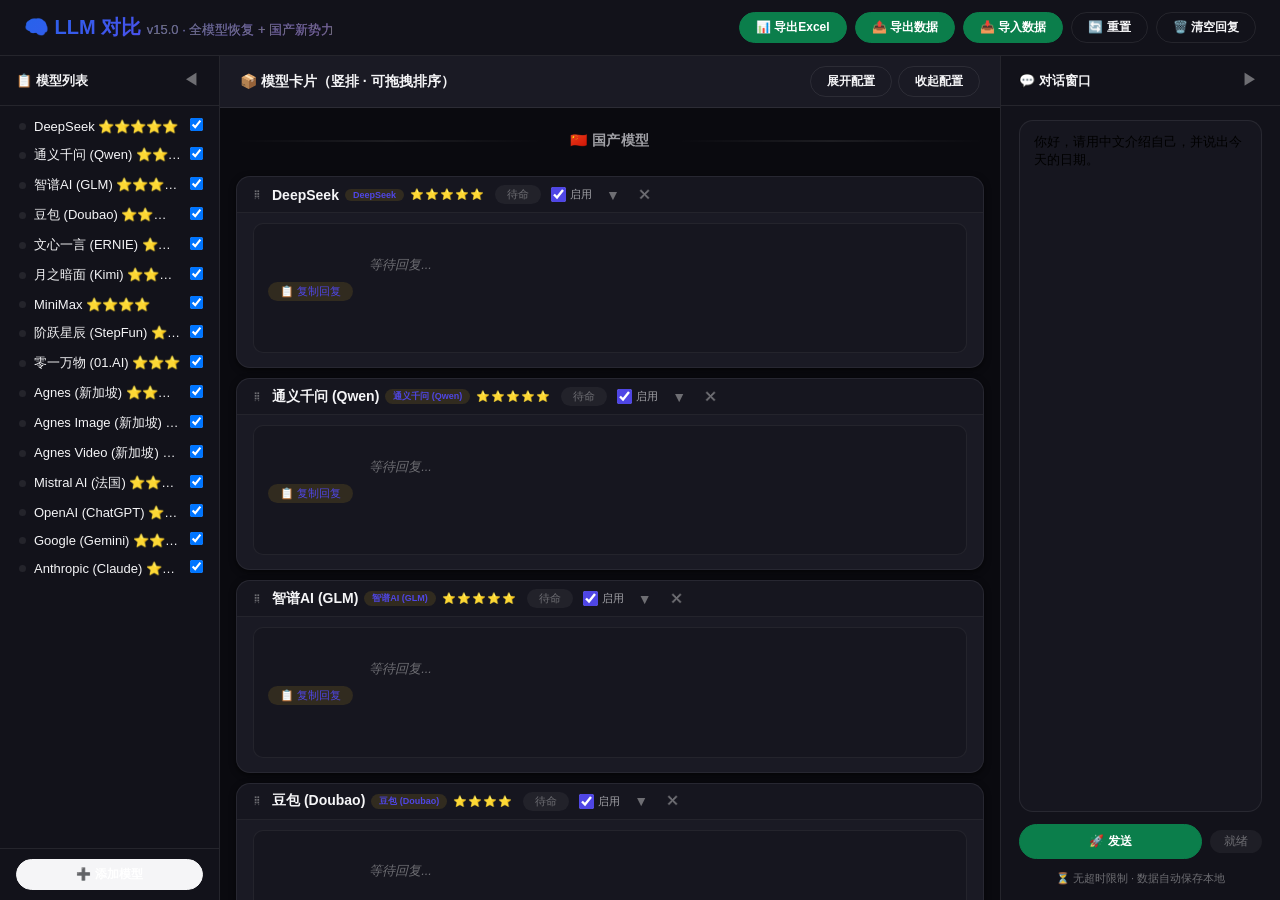
==== commit e3eca579: "feat(v1.2.0): LLM platform dark theme adaptation, Toast notifications, ESC shortcuts" ====
--- a/pages/llm-compare-platform_v15.0.0.html
+++ b/pages/llm-compare-platform_v15.0.0.html
@@ -3,14 +3,43 @@
 <head>
     <meta charset="UTF-8">
     <meta name="viewport" content="width=device-width, initial-scale=1.0">
-    <title>LLM 对比平台 · v15.0 (全模型恢复 + 国产新势力)</title>
+    <title>LLM 对比平台 · v15.1.0 (CHQ Portal Edition)</title>
     <style>
+:root {
+    /* CHQ Portal Dark Theme Variables */
+    --lp-bg-body: #0a0a0f;
+    --lp-bg-card: #12121a;
+    --lp-bg-card-header: #16161f;
+    --lp-bg-center: #0a0a0f;
+    --lp-bg-input: #1a1a24;
+    --lp-bg-hover: rgba(255,255,255,0.05);
+    --lp-bg-modal: #12121a;
+    --lp-bg-think: rgba(245,158,11,0.06);
+    --lp-bg-detail: #0f0f15;
+    --lp-text-primary: #f5f5f7;
+    --lp-text-secondary: #a1a1a6;
+    --lp-text-tertiary: #6e6e73;
+    --lp-border: rgba(255,255,255,0.08);
+    --lp-border-card: rgba(255,255,255,0.06);
+    --lp-border-input: rgba(255,255,255,0.12);
+    --lp-accent: #c9a227;
+    --lp-accent-light: #e8d5a3;
+    --lp-accent-hover: rgba(201,162,39,0.15);
+    --lp-accent-glow: rgba(201,162,39,0.2);
+    --lp-scroll-track: #1a1a24;
+    --lp-scroll-thumb: #3a3a44;
+    --lp-status-idle: #3a3a44;
+    --lp-shadow-sm: 0 2px 8px rgba(0,0,0,0.4);
+    --lp-shadow-md: 0 8px 32px rgba(0,0,0,0.5);
+    --lp-overlay: rgba(0,0,0,0.6);
+}
+
         /* ===== 全局样式 ===== */
         * { margin: 0; padding: 0; box-sizing: border-box; }
         body {
             font-family: 'Inter', -apple-system, BlinkMacSystemFont, 'Segoe UI', Roboto, sans-serif;
-            background: #f0f4f9;
-            color: #1a2634;
+            background: var(--lp-bg-body);
+            color: var(--lp-text-primary);
             height: 100vh;
             overflow: hidden;
             display: flex;
@@ -18,12 +47,12 @@
         }
 
         .top-bar {
-            background: #ffffff;
+            background: var(--lp-bg-card);
             padding: 10px 24px;
             display: flex;
             justify-content: space-between;
             align-items: center;
-            border-bottom: 1px solid #e2e8f0;
+            border-bottom: 1px solid var(--lp-border);
             flex-shrink: 0;
             height: 56px;
             z-index: 10;
@@ -38,8 +67,8 @@
         }
         .top-bar .logo small {
             font-size: 13px;
-            -webkit-text-fill-color: #64748b;
-            color: #64748b;
+            -webkit-text-fill-color: var(--lp-text-tertiary);
+            color: var(--lp-text-tertiary);
             background: none;
             font-weight: 400;
         }
@@ -60,18 +89,18 @@
             display: inline-flex;
             align-items: center;
             gap: 5px;
-            background: #f1f4f9;
-            color: #1e293b;
-            border: 1px solid #e2e8f0;
+            background: var(--lp-bg-hover);
+            color: var(--lp-text-primary);
+            border: 1px solid var(--lp-border);
             white-space: nowrap;
         }
-        .btn:hover { transform: translateY(-1px); box-shadow: 0 4px 10px rgba(0,0,0,0.05); }
-        .btn-primary { background: #1e293b; color: white; border-color: #1e293b; }
-        .btn-primary:hover { background: #0f172a; }
+        .btn:hover { transform: translateY(-1px); box-shadow: 0 4px 10px rgba(0,0,0,0.3); }
+        .btn-primary { background: var(--lp-text-primary); color: white; border-color: var(--lp-text-primary); }
+        .btn-primary:hover { background: var(--lp-text-primary); }
         .btn-success { background: #0b7e4b; color: white; border-color: #0b7e4b; }
         .btn-success:hover { background: #0a6a3f; }
-        .btn-outline { background: transparent; border: 1.5px solid #cbd5e1; }
-        .btn-outline:hover { background: #f8fafc; }
+        .btn-outline { background: transparent; border: 1.5px solid var(--lp-border); }
+        .btn-outline:hover { background: var(--lp-bg-center); }
         .btn-export { background: #0b7e4b; color: white; border-color: #0b7e4b; }
         .btn-export:hover { background: #0a6a3f; }
         .btn-warning { background: #d97706; color: white; border-color: #d97706; }
@@ -82,8 +111,8 @@
         /* 左侧边栏 */
         .left-sidebar {
             width: 220px;
-            background: #ffffff;
-            border-right: 1px solid #e2e8f0;
+            background: var(--lp-bg-card);
+            border-right: 1px solid var(--lp-border);
             display: flex;
             flex-direction: column;
             transition: width 0.25s ease;
@@ -95,8 +124,8 @@
             padding: 14px 16px;
             font-weight: 600;
             font-size: 13px;
-            color: #0f172a;
-            border-bottom: 1px solid #e2e8f0;
+            color: var(--lp-text-primary);
+            border-bottom: 1px solid var(--lp-border);
             display: flex;
             justify-content: space-between;
             align-items: center;
@@ -107,7 +136,7 @@
             border: none;
             font-size: 16px;
             cursor: pointer;
-            color: #94a3b8;
+            color: var(--lp-text-tertiary);
             padding: 0 4px;
         }
         .sidebar-header .collapse-btn:hover { color: #4f46e5; }
@@ -126,7 +155,7 @@
             gap: 8px;
             font-size: 13px;
         }
-        .sidebar-model-item:hover { background: #f1f5f9; }
+        .sidebar-model-item:hover { background: var(--lp-bg-hover); }
         .sidebar-model-item .status-dot {
             width: 7px;
             height: 7px;
@@ -134,34 +163,34 @@
             display: inline-block;
             flex-shrink: 0;
         }
-        .status-dot.idle { background: #cbd5e1; }
+        .status-dot.idle { background: var(--lp-border); }
         .status-dot.success { background: #22c55e; }
         .status-dot.error { background: #ef4444; }
         .status-dot.loading { background: #f59e0b; animation: pulse 0.8s infinite; }
         @keyframes pulse { 0%,100%{opacity:1} 50%{opacity:0.4} }
         .sidebar-model-item .model-name { flex:1; overflow:hidden; text-overflow:ellipsis; white-space:nowrap; }
         .sidebar-model-item .model-check { margin-left: auto; }
-        .sidebar-footer { padding: 10px 16px; border-top: 1px solid #e2e8f0; flex-shrink: 0; }
+        .sidebar-footer { padding: 10px 16px; border-top: 1px solid var(--lp-border); flex-shrink: 0; }
         .sidebar-footer .btn { width: 100%; justify-content: center; }
 
         .sidebar-expand-btn {
             position: absolute;
             top: 50%;
             transform: translateY(-50%);
-            background: white;
-            border: 1px solid #e2e8f0;
+            background: var(--lp-bg-input);
+            border: 1px solid var(--lp-border);
             border-radius: 0 30px 30px 0;
             padding: 8px 6px 8px 4px;
             cursor: pointer;
-            box-shadow: 2px 0 8px rgba(0,0,0,0.04);
+            box-shadow: 2px 0 8px rgba(0,0,0,0.3);
             z-index: 20;
             transition: 0.15s;
             display: none;
             font-size: 14px;
-            color: #475569;
+            color: var(--lp-text-secondary);
             line-height: 1;
         }
-        .sidebar-expand-btn:hover { background: #f1f5f9; color: #4f46e5; }
+        .sidebar-expand-btn:hover { background: var(--lp-bg-hover); color: #4f46e5; }
         .sidebar-expand-btn.left-expand { left: 0; border-left: none; }
         .sidebar-expand-btn.right-expand { right: 0; border-radius: 30px 0 0 30px; border-right: none; padding: 8px 4px 8px 6px; }
         .left-sidebar.collapsed ~ .sidebar-expand-btn.left-expand { display: block; }
@@ -172,14 +201,14 @@
             flex: 1;
             display: flex;
             flex-direction: column;
-            background: #f8fafc;
+            background: var(--lp-bg-center);
             overflow: hidden;
             min-width: 0;
         }
         .center-header {
             padding: 10px 20px;
-            background: white;
-            border-bottom: 1px solid #e2e8f0;
+            background: var(--lp-bg-input);
+            border-bottom: 1px solid var(--lp-border);
             display: flex;
             justify-content: space-between;
             align-items: center;
@@ -187,7 +216,7 @@
             flex-wrap: wrap;
             gap: 8px;
         }
-        .center-header .title { font-weight: 600; font-size: 14px; color: #0f172a; }
+        .center-header .title { font-weight: 600; font-size: 14px; color: var(--lp-text-primary); }
         .center-header .actions { display: flex; gap: 6px; flex-wrap: wrap; }
         .model-cards-container {
             flex: 1;
@@ -209,12 +238,12 @@
         .region-divider .line {
             flex: 1;
             height: 2px;
-            background: linear-gradient(90deg, transparent, #cbd5e1, transparent);
+            background: linear-gradient(90deg, transparent, var(--lp-border), transparent);
         }
         .region-divider .label {
             font-size: 14px;
             font-weight: 700;
-            color: #475569;
+            color: var(--lp-text-secondary);
             padding: 0 12px;
             letter-spacing: 0.5px;
             white-space: nowrap;
@@ -222,17 +251,17 @@
 
         /* 卡片 */
         .model-card {
-            background: white;
+            background: var(--lp-bg-input);
             border-radius: 14px;
-            border: 1px solid #e9edf2;
-            box-shadow: 0 2px 6px rgba(0,0,0,0.02);
+            border: 1px solid var(--lp-border-card);
+            box-shadow: 0 2px 6px rgba(0,0,0,0.6);
             transition: 0.15s;
             cursor: grab;
             user-select: none;
         }
         .model-card:active { cursor: grabbing; }
         .model-card.dragging { opacity: 0.5; border-style: dashed; }
-        .model-card.drag-over { border-color: #4f46e5; background: #f0f4ff; }
+        .model-card.drag-over { border-color: #4f46e5; background: rgba(201,162,39,0.08); }
 
         .model-card-header {
             display: flex;
@@ -241,23 +270,23 @@
             gap: 10px;
             flex-wrap: wrap;
             cursor: pointer;
-            background: #fafcff;
-            border-bottom: 1px solid #e9edf2;
+            background: var(--lp-bg-card-header);
+            border-bottom: 1px solid var(--lp-border-card);
             border-radius: 14px 14px 0 0;
         }
-        .model-card-header:hover { background: #f1f5f9; }
-        .drag-handle { font-size: 14px; color: #94a3b8; cursor: grab; margin-right: 2px; }
+        .model-card-header:hover { background: var(--lp-bg-hover); }
+        .drag-handle { font-size: 14px; color: var(--lp-text-tertiary); cursor: grab; margin-right: 2px; }
         .model-card-header .card-title {
             font-weight: 600;
             font-size: 14px;
-            color: #0f172a;
+            color: var(--lp-text-primary);
             display: flex;
             align-items: center;
             gap: 6px;
         }
         .model-card-header .card-title .provider-badge {
             font-size: 9px;
-            background: #eef2ff;
+            background: var(--lp-accent-hover);
             color: #4f46e5;
             padding: 1px 8px;
             border-radius: 30px;
@@ -273,28 +302,28 @@
             font-weight: 500;
             padding: 2px 12px;
             border-radius: 30px;
-            background: #f1f5f9;
-            color: #64748b;
+            background: var(--lp-bg-hover);
+            color: var(--lp-text-tertiary);
             max-width: 150px;
             overflow: hidden;
             text-overflow: ellipsis;
             white-space: nowrap;
         }
-        .card-status.success { background: #dcfce7; color: #166534; }
-        .card-status.error { background: #fee2e2; color: #991b1b; }
-        .card-status.loading { background: #fef3c7; color: #92400e; }
+        .card-status.success { background: rgba(34,197,94,0.1); color: #166534; }
+        .card-status.error { background: rgba(239,68,68,0.1); color: #991b1b; }
+        .card-status.loading { background: rgba(245,158,11,0.1); color: #92400e; }
         .card-toggle {
             display: flex;
             align-items: center;
             gap: 4px;
             font-size: 11px;
-            color: #475569;
+            color: var(--lp-text-secondary);
         }
         .card-toggle input[type="checkbox"] { width: 15px; height: 15px; accent-color: #4f46e5; cursor: pointer; }
         .card-expand-btn {
             background: none;
             border: none;
-            color: #94a3b8;
+            color: var(--lp-text-tertiary);
             font-size: 14px;
             cursor: pointer;
             padding: 0 4px;
@@ -305,7 +334,7 @@
         .delete-btn {
             background: none;
             border: none;
-            color: #94a3b8;
+            color: var(--lp-text-tertiary);
             font-size: 14px;
             cursor: pointer;
             padding: 0 4px;
@@ -318,10 +347,10 @@
             display: none;
             flex-wrap: wrap;
             gap: 8px 12px;
-            background: #f8fafc;
+            background: var(--lp-bg-center);
             border-radius: 10px;
             padding: 10px 14px;
-            border: 1px solid #e9edf2;
+            border: 1px solid var(--lp-border-card);
         }
         .card-config.open { display: flex; }
         .card-config .config-item {
@@ -331,16 +360,16 @@
             flex: 1 1 140px;
             min-width: 100px;
         }
-        .card-config .config-item label { font-size: 10px; font-weight: 600; color: #475569; white-space: nowrap; }
+        .card-config .config-item label { font-size: 10px; font-weight: 600; color: var(--lp-text-secondary); white-space: nowrap; }
         .card-config .config-item input,
         .card-config .config-item select {
             flex: 1;
             padding: 3px 8px;
-            border: 1px solid #d1d9e6;
+            border: 1px solid var(--lp-border-input);
             border-radius: 20px;
             font-size: 11px;
             font-family: inherit;
-            background: white;
+            background: var(--lp-bg-input);
             min-width: 60px;
         }
         .card-config .config-item input:focus,
@@ -353,21 +382,21 @@
 
         /* 响应区域 */
         .card-response {
-            background: #fafcff;
+            background: var(--lp-bg-card-header);
             border-radius: 10px;
             padding: 10px 14px;
-            border: 1px solid #e9edf2;
+            border: 1px solid var(--lp-border-card);
             min-height: 40px;
             font-size: 13px;
             line-height: 1.6;
             white-space: pre-wrap;
             word-break: break-word;
-            color: #1e293b;
+            color: var(--lp-text-primary);
             position: relative;
         }
-        .card-response .placeholder { color: #94a3b8; font-style: italic; }
+        .card-response .placeholder { color: var(--lp-text-tertiary); font-style: italic; }
         .card-response .thinking-section {
-            background: #fefce8;
+            background: var(--lp-bg-think);
             border-left: 3px solid #f59e0b;
             padding: 8px 12px;
             border-radius: 8px;
@@ -406,10 +435,10 @@
         }
         .card-response .agnes-image-grid .image-item {
             position: relative;
-            border: 1px solid #e2e8f0;
+            border: 1px solid var(--lp-border);
             border-radius: 8px;
             overflow: hidden;
-            background: #f8fafc;
+            background: var(--lp-bg-center);
         }
         .card-response .agnes-image-grid .image-item img {
             width: 100%;
@@ -419,8 +448,8 @@
         .card-response .agnes-image-grid .image-item .image-info {
             padding: 4px 8px;
             font-size: 10px;
-            color: #64748b;
-            background: #f1f5f9;
+            color: var(--lp-text-tertiary);
+            background: var(--lp-bg-hover);
             display: flex;
             justify-content: space-between;
             align-items: center;
@@ -437,18 +466,18 @@
         .card-response .agnes-image-grid .image-item .copy-url-btn:hover { background: rgba(0,0,0,0.8); }
         .card-response .image-generation-info {
             font-size: 12px;
-            color: #64748b;
-            background: #f1f5f9;
+            color: var(--lp-text-tertiary);
+            background: var(--lp-bg-hover);
             padding: 4px 10px;
             border-radius: 30px;
             display: inline-block;
             margin-bottom: 6px;
         }
         .card-response .agnes-video-info {
-            background: #eef2ff;
+            background: var(--lp-accent-hover);
             padding: 12px 16px;
             border-radius: 8px;
-            border: 1px solid #c7d2fe;
+            border: 1px solid rgba(201,162,39,0.15);
             margin: 6px 0;
         }
         .card-response .agnes-video-info .video-id {
@@ -463,20 +492,20 @@
             font-size: 12px;
             font-weight: 600;
         }
-        .card-response .agnes-video-info .video-status.queued { background: #fef3c7; color: #92400e; }
-        .card-response .agnes-video-info .video-status.processing { background: #dbeafe; color: #1d4ed8; }
-        .card-response .agnes-video-info .video-status.completed { background: #dcfce7; color: #166534; }
-        .card-response .agnes-video-info .video-status.failed { background: #fee2e2; color: #991b1b; }
+        .card-response .agnes-video-info .video-status.queued { background: rgba(245,158,11,0.1); color: #92400e; }
+        .card-response .agnes-video-info .video-status.processing { background: var(--lp-accent-glow); color: #1d4ed8; }
+        .card-response .agnes-video-info .video-status.completed { background: rgba(34,197,94,0.1); color: #166534; }
+        .card-response .agnes-video-info .video-status.failed { background: rgba(239,68,68,0.1); color: #991b1b; }
         .card-response .agnes-video-info .video-params {
             font-size: 12px;
-            color: #475569;
+            color: var(--lp-text-secondary);
             margin-top: 6px;
             padding-top: 6px;
-            border-top: 1px dashed #c7d2fe;
+            border-top: 1px dashed rgba(201,162,39,0.15);
         }
         .card-response .agnes-video-info .video-params span {
             display: inline-block;
-            background: #f1f5f9;
+            background: var(--lp-bg-hover);
             padding: 1px 10px;
             border-radius: 30px;
             margin: 2px 4px 2px 0;
@@ -487,16 +516,16 @@
             flex-wrap: wrap;
             gap: 10px;
             font-size: 11px;
-            color: #64748b;
+            color: var(--lp-text-tertiary);
             margin-top: 6px;
             padding-top: 4px;
-            border-top: 1px dashed #e2e8f0;
+            border-top: 1px dashed var(--lp-border);
         }
         .card-response .response-meta span { display: flex; align-items: center; gap: 4px; }
         .card-response .finish-reason {
             font-size: 11px;
-            color: #64748b;
-            background: #f1f5f9;
+            color: var(--lp-text-tertiary);
+            background: var(--lp-bg-hover);
             padding: 2px 10px;
             border-radius: 30px;
             display: inline-block;
@@ -508,7 +537,7 @@
             margin-top: 6px;
         }
         .card-response .copy-btn-group .copy-btn {
-            background: #eef2ff;
+            background: var(--lp-accent-hover);
             border: none;
             border-radius: 30px;
             padding: 2px 12px;
@@ -519,10 +548,10 @@
             align-items: center;
             gap: 4px;
         }
-        .card-response .copy-btn-group .copy-btn:hover { background: #dbeafe; }
+        .card-response .copy-btn-group .copy-btn:hover { background: var(--lp-accent-glow); }
         .card-response .detail-log {
-            background: #0f172a;
-            color: #e2e8f0;
+            background: var(--lp-text-primary);
+            color: var(--lp-border);
             padding: 8px 12px;
             border-radius: 8px;
             font-family: 'SF Mono', monospace;
@@ -538,8 +567,8 @@
         /* 右侧边栏 */
         .right-sidebar {
             width: 280px;
-            background: #ffffff;
-            border-left: 1px solid #e2e8f0;
+            background: var(--lp-bg-card);
+            border-left: 1px solid var(--lp-border);
             display: flex;
             flex-direction: column;
             transition: width 0.25s ease;
@@ -551,8 +580,8 @@
             padding: 14px 18px;
             font-weight: 600;
             font-size: 13px;
-            color: #0f172a;
-            border-bottom: 1px solid #e2e8f0;
+            color: var(--lp-text-primary);
+            border-bottom: 1px solid var(--lp-border);
             display: flex;
             justify-content: space-between;
             align-items: center;
@@ -563,7 +592,7 @@
             border: none;
             font-size: 16px;
             cursor: pointer;
-            color: #94a3b8;
+            color: var(--lp-text-tertiary);
             padding: 0 4px;
         }
         .right-header .collapse-btn:hover { color: #4f46e5; }
@@ -578,13 +607,13 @@
         .right-content textarea {
             flex: 1;
             min-height: 100px;
-            border: 1.5px solid #e2e8f0;
+            border: 1.5px solid var(--lp-border);
             border-radius: 14px;
             padding: 12px 14px;
             font-size: 13px;
             font-family: inherit;
             resize: none;
-            background: #fafcff;
+            background: var(--lp-bg-card-header);
             width: 100%;
         }
         .right-content textarea:focus {
@@ -601,15 +630,15 @@
         .right-content .send-row .btn { flex: 1; justify-content: center; padding: 8px; }
         .right-content .global-status {
             font-size: 12px;
-            color: #64748b;
-            background: #f1f5f9;
+            color: var(--lp-text-tertiary);
+            background: var(--lp-bg-hover);
             padding: 3px 14px;
             border-radius: 30px;
             text-align: center;
         }
         .right-content .hint {
             font-size: 11px;
-            color: #94a3b8;
+            color: var(--lp-text-tertiary);
             text-align: center;
         }
 
@@ -624,15 +653,15 @@
         }
 
         ::-webkit-scrollbar { width: 5px; }
-        ::-webkit-scrollbar-track { background: #f1f5f9; }
-        ::-webkit-scrollbar-thumb { background: #cbd5e1; border-radius: 10px; }
-        ::-webkit-scrollbar-thumb:hover { background: #94a3b8; }
+        ::-webkit-scrollbar-track { background: var(--lp-bg-hover); }
+        ::-webkit-scrollbar-thumb { background: var(--lp-border); border-radius: 10px; }
+        ::-webkit-scrollbar-thumb:hover { background: var(--lp-text-tertiary); }
 
         .modal-overlay {
             display: none;
             position: fixed;
             top: 0; left: 0; width: 100%; height: 100%;
-            background: rgba(15,23,42,0.5);
+            background: var(--lp-overlay);
             backdrop-filter: blur(4px);
             justify-content: center;
             align-items: center;
@@ -640,12 +669,12 @@
         }
         .modal-overlay.active { display: flex; }
         .modal {
-            background: white;
+            background: var(--lp-bg-input);
             border-radius: 24px;
             padding: 28px 32px;
             max-width: 460px;
             width: 90%;
-            box-shadow: 0 40px 80px rgba(0,0,0,0.2);
+            box-shadow: 0 40px 80px rgba(0,0,0,0.6);
             animation: slideUp 0.25s ease;
         }
         @keyframes slideUp {
@@ -654,9 +683,9 @@
         }
         .modal h2 { font-size: 20px; font-weight: 700; margin-bottom: 16px; }
         .modal .form-group { margin-bottom: 12px; }
-        .modal .form-group label { display: block; font-weight: 600; font-size: 12px; color: #334155; margin-bottom: 3px; }
+        .modal .form-group label { display: block; font-weight: 600; font-size: 12px; color: var(--lp-text-secondary); margin-bottom: 3px; }
         .modal .form-group input, .modal .form-group select {
-            width: 100%; padding: 8px 12px; border: 1.5px solid #e2e8f0; border-radius: 12px; font-size: 13px; font-family: inherit;
+            width: 100%; padding: 8px 12px; border: 1.5px solid var(--lp-border); border-radius: 12px; font-size: 13px; font-family: inherit;
         }
         .modal .form-group input:focus, .modal .form-group select:focus {
             outline: none; border-color: #4f46e5; box-shadow: 0 0 0 3px rgba(79,70,229,0.1);
@@ -1980,8 +2009,97 @@
 
         window.__debug = { models, saveToLocalStorage, loadFromLocalStorage };
 
+        // ================================================================
+        // CHQ Portal Integration Enhancements (v15.1.0)
+        // ================================================================
+
+        // Toast notification system
+        const Toast = {
+            container: null,
+            init() {
+                this.container = document.createElement('div');
+                this.container.style.cssText = `
+                    position: fixed;
+                    top: 16px;
+                    right: 16px;
+                    z-index: 9999;
+                    display: flex;
+                    flex-direction: column;
+                    gap: 8px;
+                    font-family: inherit;
+                `;
+                document.body.appendChild(this.container);
+            },
+            show(message, type = 'info') {
+                if (!this.container) this.init();
+                const colors = {
+                    info: { bg: 'rgba(201,162,39,0.15)', border: 'rgba(201,162,39,0.3)', text: '#e8d5a3' },
+                    success: { bg: 'rgba(34,197,94,0.15)', border: 'rgba(34,197,94,0.3)', text: '#4ade80' },
+                    error: { bg: 'rgba(239,68,68,0.15)', border: 'rgba(239,68,68,0.3)', text: '#f87171' }
+                };
+                const c = colors[type] || colors.info;
+                const el = document.createElement('div');
+                el.style.cssText = `
+                    padding: 10px 18px;
+                    background: ${c.bg};
+                    backdrop-filter: blur(12px);
+                    border: 1px solid ${c.border};
+                    border-radius: 10px;
+                    color: ${c.text};
+                    font-size: 13px;
+                    font-weight: 500;
+                    box-shadow: 0 8px 24px rgba(0,0,0,0.3);
+                    transform: translateX(120%);
+                    transition: transform 0.35s cubic-bezier(0.16,1,0.3,1);
+                    max-width: 280px;
+                `;
+                el.textContent = message;
+                this.container.appendChild(el);
+                requestAnimationFrame(() => { el.style.transform = 'translateX(0)'; });
+                setTimeout(() => {
+                    el.style.transform = 'translateX(120%)';
+                    setTimeout(() => el.remove(), 350);
+                }, 2500);
+            }
+        };
+
+        // Listen for parent portal theme changes via postMessage
+        window.addEventListener('message', (e) => {
+            if (e.data && e.data.type === 'theme') {
+                document.documentElement.setAttribute('data-theme', e.data.theme);
+            }
+        });
+
+        // Notify parent when loaded
+        if (window.parent !== window) {
+            window.parent.postMessage({ type: 'llm-platform-loaded', version: 'v15.1.0' }, '*');
+        }
+
+        // Enhanced keyboard shortcuts
+        document.addEventListener('keydown', (e) => {
+            if (e.key === 'Escape' && modalOverlay.classList.contains('active')) {
+                e.preventDefault();
+                closeModal();
+            }
+        });
+
+        // Override alert with Toast for non-critical messages
+        const originalAlert = window.alert;
+        window.alert = function(msg) {
+            if (msg && (msg.includes('成功') || msg.includes('已') || msg.includes('完成'))) {
+                Toast.show(msg, 'success');
+            } else if (msg && (msg.includes('失败') || msg.includes('错误') || msg.includes('无效'))) {
+                Toast.show(msg, 'error');
+            } else {
+                originalAlert(msg);
+            }
+        };
+
+        console.log('🧠 LLM 对比平台 v15.1.0 (CHQ Portal Edition) 已启动');
+        console.log('✨ 新增：深色主题适配、Toast通知、主题同步、ESC快捷键');
+
     })();
-    </script>
+</script>
 
 </body>
 </html>
